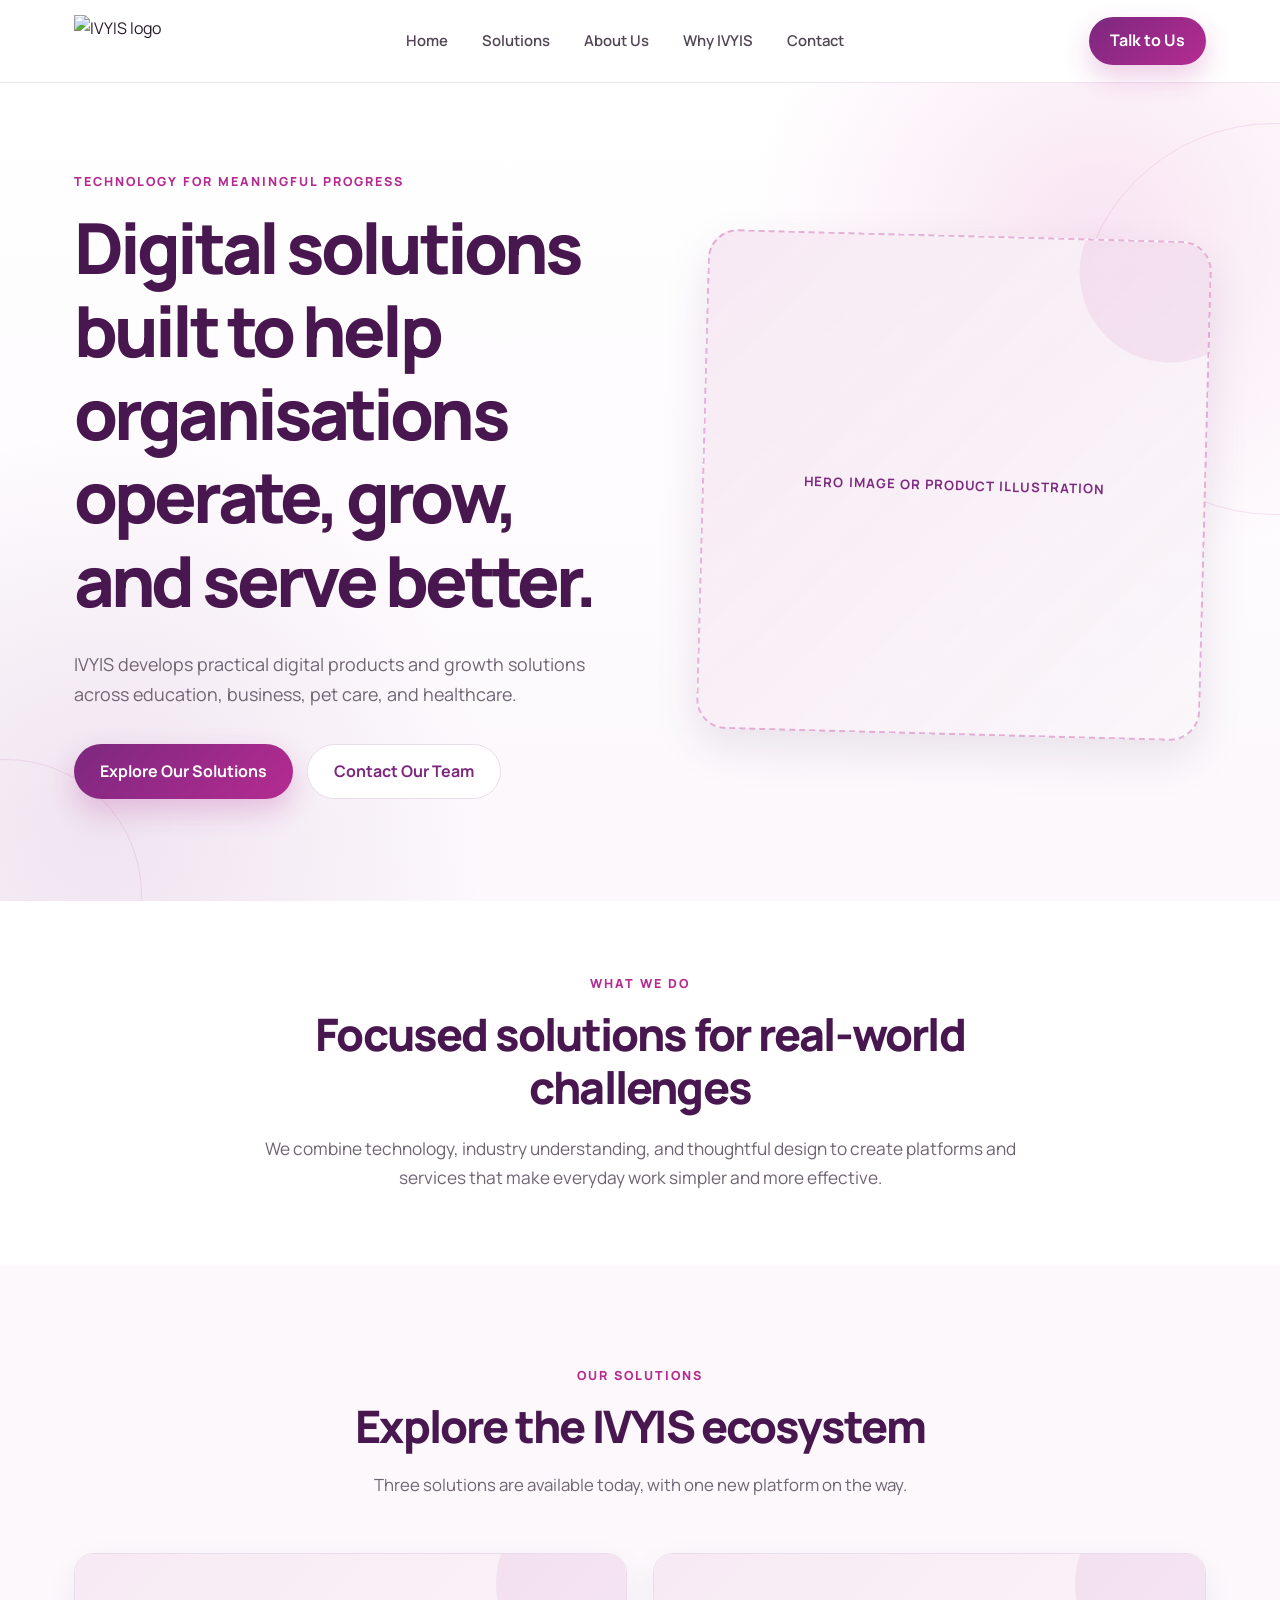
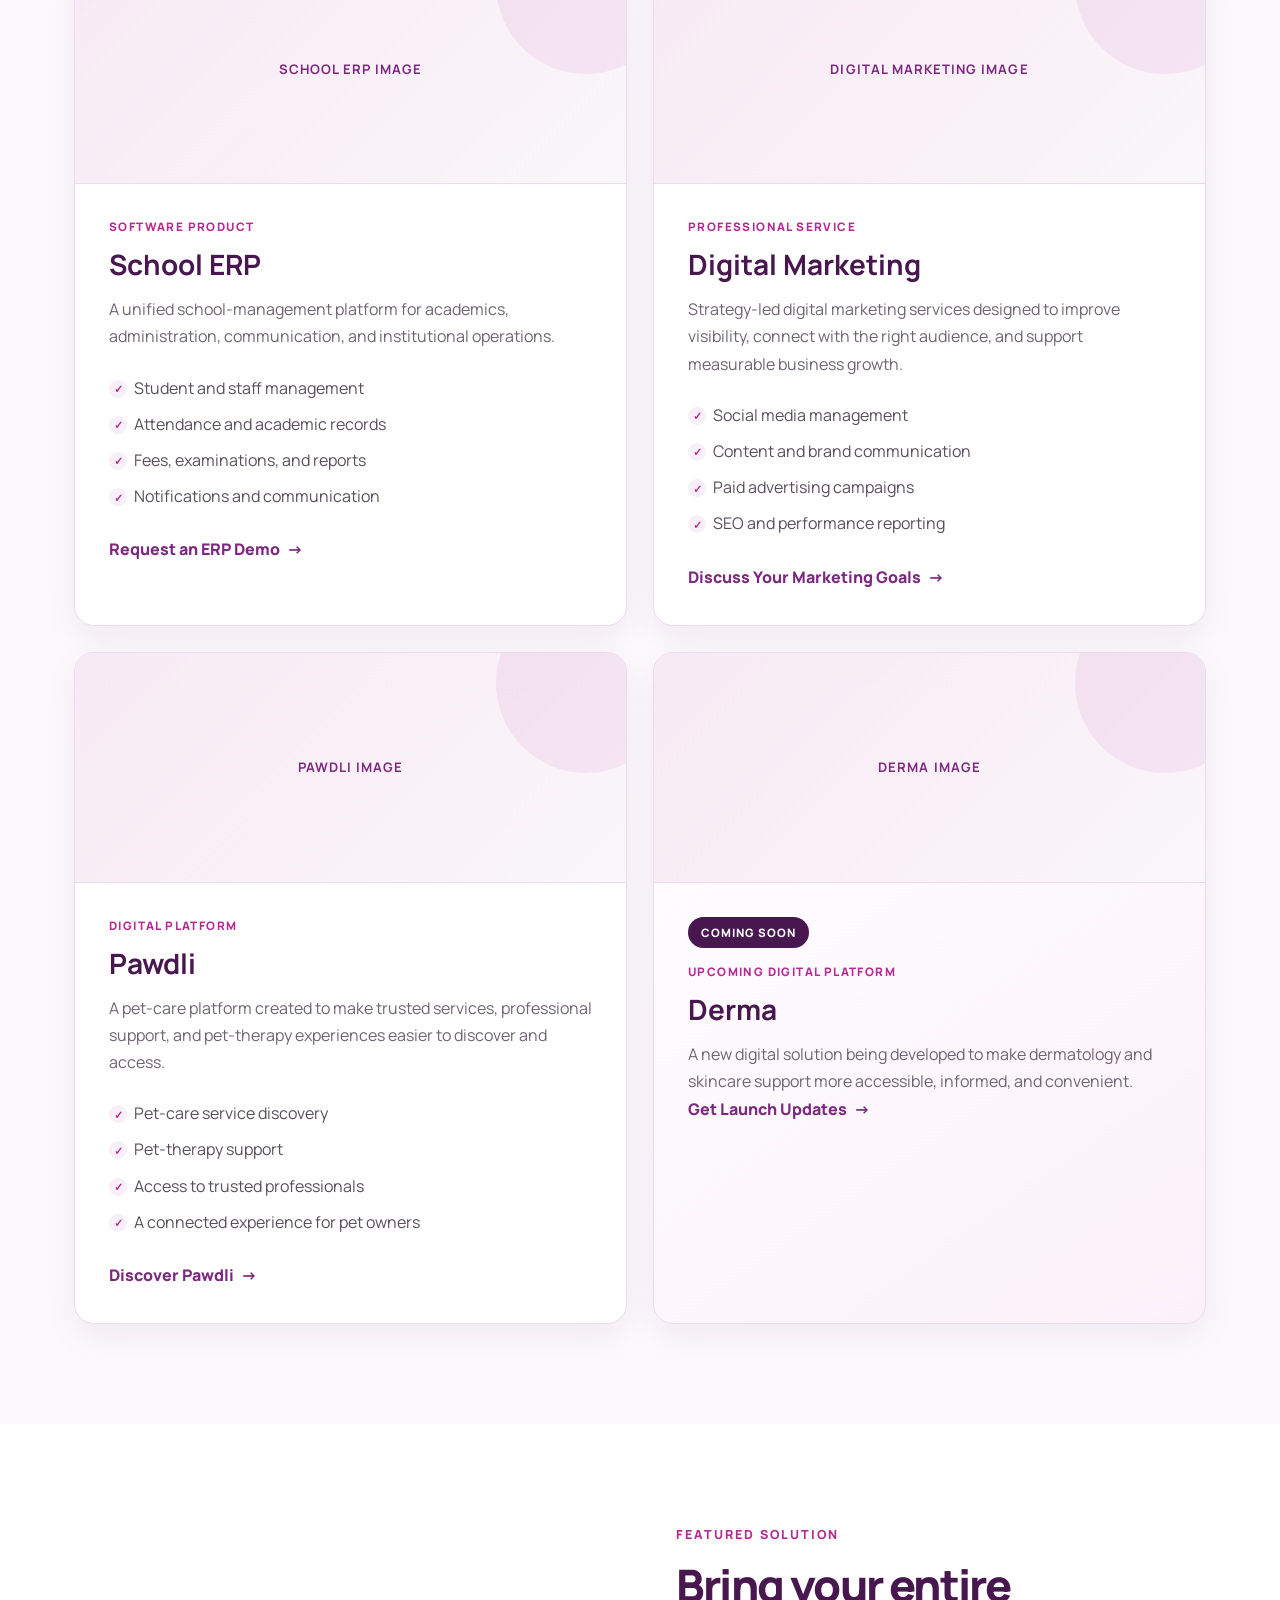
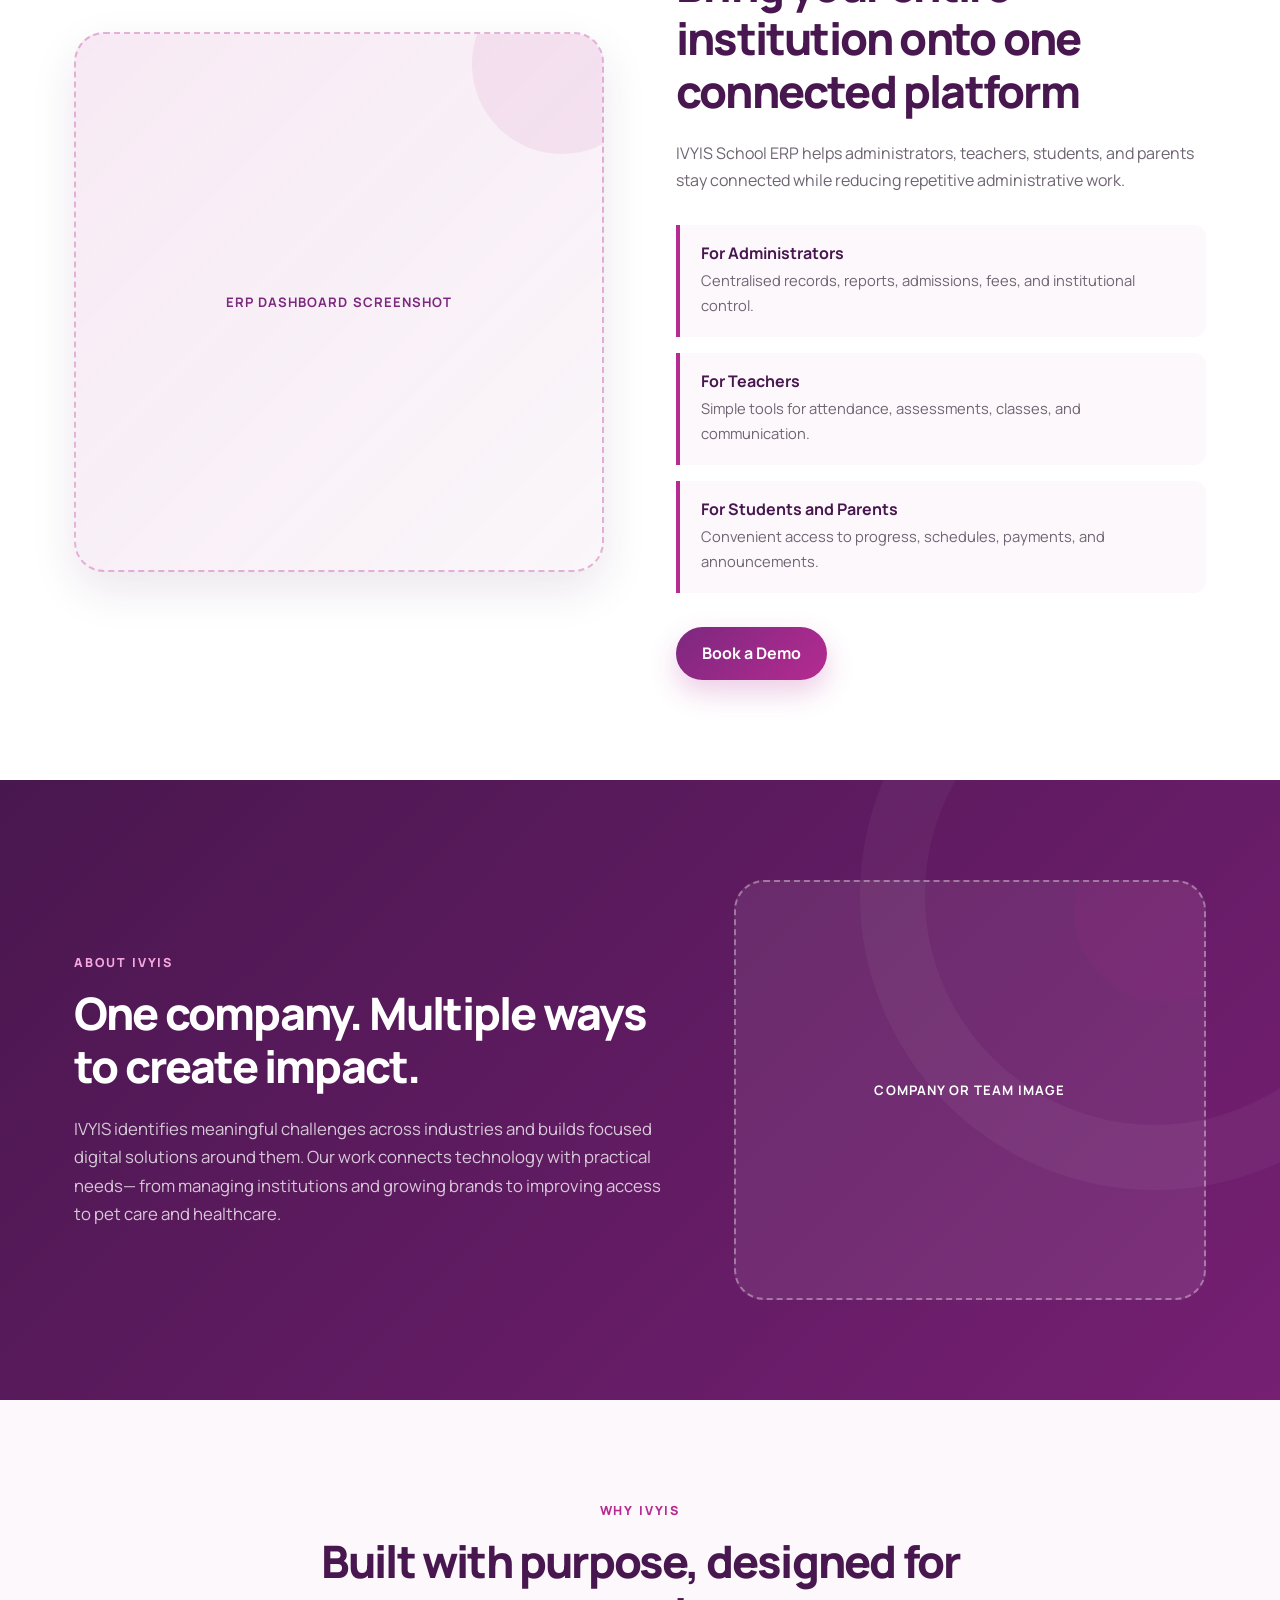
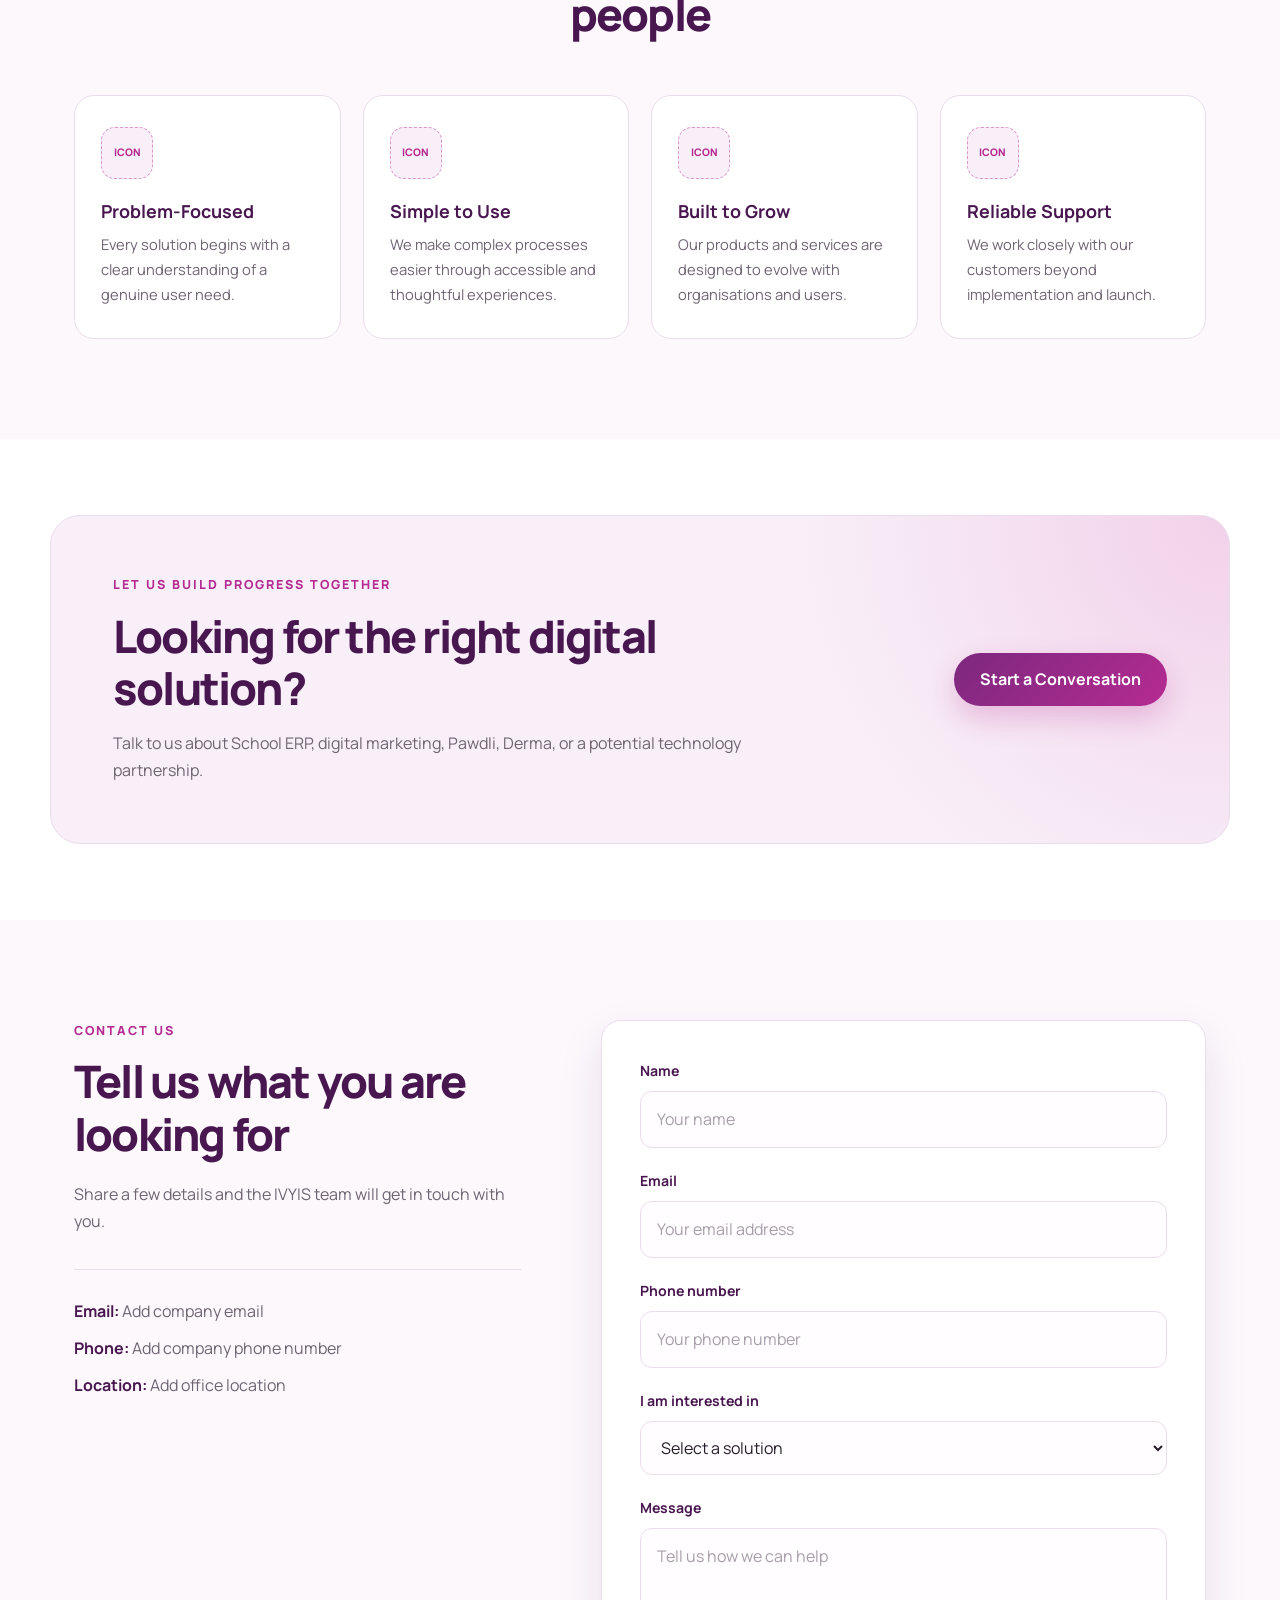
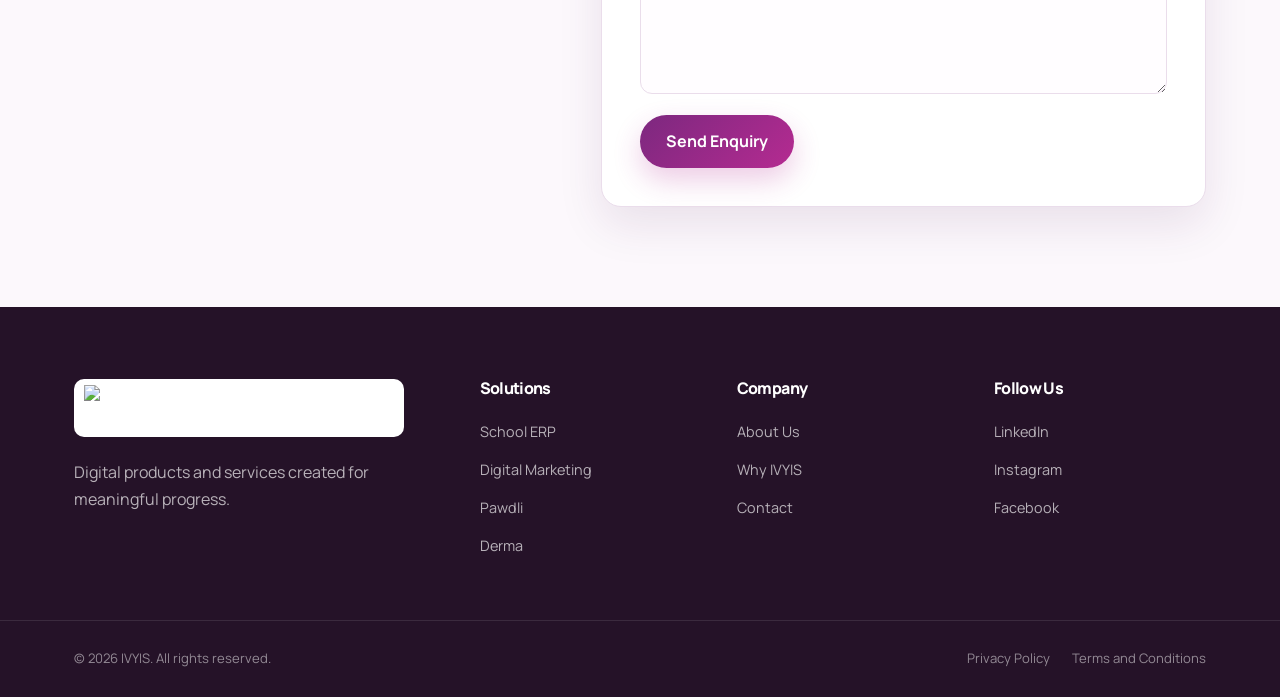
==== index.html @ d1b28137 "Add files via upload" ====
<!DOCTYPE html>
<html lang="en">
<head>
    <meta charset="UTF-8">
    <meta name="viewport" content="width=device-width, initial-scale=1.0">
    <meta name="description" content="IVYIS builds digital solutions for education, business growth, pet care, and healthcare.">
    <link rel="stylesheet" href="ivyis-landing-page.css">
    <title>IVYIS | Digital Products and Business Solutions</title>
</head>

<body>
    <!-- Header -->
    <header class="site-header">
        <div class="container header-container">
            <a href="#home" class="brand" aria-label="IVYIS home">
                <!-- Replace this path with the final logo image path -->
                <img src="images/ivyis.jpg" alt="IVYIS logo" class="brand-logo">
            </a>

            <nav class="main-navigation" aria-label="Main navigation">
                <ul class="navigation-list">
                    <li><a href="#home">Home</a></li>
                    <li><a href="#solutions">Solutions</a></li>
                    <li><a href="#about">About Us</a></li>
                    <li><a href="#why-ivyis">Why IVYIS</a></li>
                    <li><a href="#contact">Contact</a></li>
                </ul>
            </nav>

            <a href="#contact" class="header-cta">Talk to Us</a>
        </div>
    </header>

    <main>
        <!-- Hero Section -->
        <section id="home" class="hero-section">
            <div class="container hero-container">
                <div class="hero-content">
                    <p class="section-label">Technology for meaningful progress</p>
                    <h1>Digital solutions built to help organisations operate, grow, and serve better.</h1>
                    <p class="hero-description">
                        IVYIS develops practical digital products and growth solutions across education,
                        business, pet care, and healthcare.
                    </p>

                    <div class="hero-actions">
                        <a href="#solutions" class="primary-button">Explore Our Solutions</a>
                        <a href="#contact" class="secondary-button">Contact Our Team</a>
                    </div>
                </div>

                <div class="hero-image-placeholder image-placeholder" role="img" aria-label="Hero image placeholder">
                    <p>Hero image or product illustration</p>
                </div>
            </div>
        </section>

        <!-- Introduction -->
        <section class="introduction-section">
            <div class="container introduction-container">
                <p class="section-label">What we do</p>
                <h2>Focused solutions for real-world challenges</h2>
                <p>
                    We combine technology, industry understanding, and thoughtful design to create
                    platforms and services that make everyday work simpler and more effective.
                </p>
            </div>
        </section>

        <!-- Solutions Overview -->
        <section id="solutions" class="solutions-section">
            <div class="container">
                <div class="section-heading">
                    <p class="section-label">Our solutions</p>
                    <h2>Explore the IVYIS ecosystem</h2>
                    <p>Three solutions are available today, with one new platform on the way.</p>
                </div>

                <div class="solutions-grid">
                    <!-- ERP -->
                    <article class="solution-card erp-card">
                        <div class="card-image-placeholder image-placeholder" role="img" aria-label="School ERP image placeholder">
                            <p>School ERP image</p>
                        </div>
                        <div class="solution-card-content">
                            <p class="solution-type">Software Product</p>
                            <h3>School ERP</h3>
                            <p>
                                A unified school-management platform for academics, administration,
                                communication, and institutional operations.
                            </p>
                            <ul class="feature-list">
                                <li>Student and staff management</li>
                                <li>Attendance and academic records</li>
                                <li>Fees, examinations, and reports</li>
                                <li>Notifications and communication</li>
                            </ul>
                            <a href="#contact" class="card-link">Request an ERP Demo</a>
                        </div>
                    </article>

                    <!-- Digital Marketing -->
                    <article class="solution-card marketing-card">
                        <div class="card-image-placeholder image-placeholder" role="img" aria-label="Digital marketing image placeholder">
                            <p>Digital Marketing image</p>
                        </div>
                        <div class="solution-card-content">
                            <p class="solution-type">Professional Service</p>
                            <h3>Digital Marketing</h3>
                            <p>
                                Strategy-led digital marketing services designed to improve visibility,
                                connect with the right audience, and support measurable business growth.
                            </p>
                            <ul class="feature-list">
                                <li>Social media management</li>
                                <li>Content and brand communication</li>
                                <li>Paid advertising campaigns</li>
                                <li>SEO and performance reporting</li>
                            </ul>
                            <a href="#contact" class="card-link">Discuss Your Marketing Goals</a>
                        </div>
                    </article>

                    <!-- Pawdli -->
                    <article class="solution-card pawdli-card">
                        <div class="card-image-placeholder image-placeholder" role="img" aria-label="Pawdli image placeholder">
                            <p>Pawdli image</p>
                        </div>
                        <div class="solution-card-content">
                            <p class="solution-type">Digital Platform</p>
                            <h3>Pawdli</h3>
                            <p>
                                A pet-care platform created to make trusted services, professional support,
                                and pet-therapy experiences easier to discover and access.
                            </p>
                            <ul class="feature-list">
                                <li>Pet-care service discovery</li>
                                <li>Pet-therapy support</li>
                                <li>Access to trusted professionals</li>
                                <li>A connected experience for pet owners</li>
                            </ul>
                            <a href="#contact" class="card-link">Discover Pawdli</a>
                        </div>
                    </article>

                    <!-- Derma -->
                    <article class="solution-card derma-card coming-soon-card">
                        <div class="card-image-placeholder image-placeholder" role="img" aria-label="Derma platform image placeholder">
                            <p>Derma image</p>
                        </div>
                        <div class="solution-card-content">
                            <p class="status-badge">Coming Soon</p>
                            <p class="solution-type">Upcoming Digital Platform</p>
                            <h3>Derma</h3>
                            <p>
                                A new digital solution being developed to make dermatology and skincare
                                support more accessible, informed, and convenient.
                            </p>
                            <a href="#contact" class="card-link">Get Launch Updates</a>
                        </div>
                    </article>
                </div>
            </div>
        </section>

        <!-- ERP Feature Highlight -->
        <section class="featured-solution-section">
            <div class="container featured-solution-container">
                <div class="featured-image-placeholder image-placeholder" role="img" aria-label="ERP dashboard image placeholder">
                    <p>ERP dashboard screenshot</p>
                </div>

                <div class="featured-solution-content">
                    <p class="section-label">Featured solution</p>
                    <h2>Bring your entire institution onto one connected platform</h2>
                    <p>
                        IVYIS School ERP helps administrators, teachers, students, and parents stay
                        connected while reducing repetitive administrative work.
                    </p>

                    <div class="feature-groups">
                        <div class="feature-group">
                            <h3>For Administrators</h3>
                            <p>Centralised records, reports, admissions, fees, and institutional control.</p>
                        </div>
                        <div class="feature-group">
                            <h3>For Teachers</h3>
                            <p>Simple tools for attendance, assessments, classes, and communication.</p>
                        </div>
                        <div class="feature-group">
                            <h3>For Students and Parents</h3>
                            <p>Convenient access to progress, schedules, payments, and announcements.</p>
                        </div>
                    </div>

                    <a href="#contact" class="primary-button">Book a Demo</a>
                </div>
            </div>
        </section>

        <!-- About -->
        <section id="about" class="about-section">
            <div class="container about-container">
                <div class="about-content">
                    <p class="section-label">About IVYIS</p>
                    <h2>One company. Multiple ways to create impact.</h2>
                    <p>
                        IVYIS identifies meaningful challenges across industries and builds focused
                        digital solutions around them. Our work connects technology with practical needs—
                        from managing institutions and growing brands to improving access to pet care and healthcare.
                    </p>
                </div>

                <div class="about-image-placeholder image-placeholder" role="img" aria-label="IVYIS team image placeholder">
                    <p>Company or team image</p>
                </div>
            </div>
        </section>

        <!-- Why IVYIS -->
        <section id="why-ivyis" class="why-section">
            <div class="container">
                <div class="section-heading">
                    <p class="section-label">Why IVYIS</p>
                    <h2>Built with purpose, designed for people</h2>
                </div>

                <div class="benefits-grid">
                    <article class="benefit-card">
                        <div class="icon-placeholder" aria-hidden="true">Icon</div>
                        <h3>Problem-Focused</h3>
                        <p>Every solution begins with a clear understanding of a genuine user need.</p>
                    </article>

                    <article class="benefit-card">
                        <div class="icon-placeholder" aria-hidden="true">Icon</div>
                        <h3>Simple to Use</h3>
                        <p>We make complex processes easier through accessible and thoughtful experiences.</p>
                    </article>

                    <article class="benefit-card">
                        <div class="icon-placeholder" aria-hidden="true">Icon</div>
                        <h3>Built to Grow</h3>
                        <p>Our products and services are designed to evolve with organisations and users.</p>
                    </article>

                    <article class="benefit-card">
                        <div class="icon-placeholder" aria-hidden="true">Icon</div>
                        <h3>Reliable Support</h3>
                        <p>We work closely with our customers beyond implementation and launch.</p>
                    </article>
                </div>
            </div>
        </section>

        <!-- Call to Action -->
        <section class="cta-section">
            <div class="container cta-container">
                <div class="cta-content">
                    <p class="section-label">Let us build progress together</p>
                    <h2>Looking for the right digital solution?</h2>
                    <p>
                        Talk to us about School ERP, digital marketing, Pawdli, Derma, or a potential
                        technology partnership.
                    </p>
                </div>

                <a href="#contact" class="primary-button">Start a Conversation</a>
            </div>
        </section>

        <!-- Contact -->
        <section id="contact" class="contact-section">
            <div class="container contact-container">
                <div class="contact-introduction">
                    <p class="section-label">Contact us</p>
                    <h2>Tell us what you are looking for</h2>
                    <p>Share a few details and the IVYIS team will get in touch with you.</p>

                    <div class="contact-details">
                        <p><strong>Email:</strong> Add company email</p>
                        <p><strong>Phone:</strong> Add company phone number</p>
                        <p><strong>Location:</strong> Add office location</p>
                    </div>
                </div>

                <form class="contact-form" action="#" method="post">
                    <div class="form-group">
                        <label for="name">Name</label>
                        <input type="text" id="name" name="name" placeholder="Your name" required>
                    </div>

                    <div class="form-group">
                        <label for="email">Email</label>
                        <input type="email" id="email" name="email" placeholder="Your email address" required>
                    </div>

                    <div class="form-group">
                        <label for="phone">Phone number</label>
                        <input type="tel" id="phone" name="phone" placeholder="Your phone number">
                    </div>

                    <div class="form-group">
                        <label for="interest">I am interested in</label>
                        <select id="interest" name="interest" required>
                            <option value="">Select a solution</option>
                            <option value="school-erp">School ERP</option>
                            <option value="digital-marketing">Digital Marketing</option>
                            <option value="pawdli">Pawdli</option>
                            <option value="derma">Derma Updates</option>
                            <option value="partnership">Technology Partnership</option>
                        </select>
                    </div>

                    <div class="form-group">
                        <label for="message">Message</label>
                        <textarea id="message" name="message" rows="5" placeholder="Tell us how we can help"></textarea>
                    </div>

                    <button type="submit" class="primary-button">Send Enquiry</button>
                </form>
            </div>
        </section>
    </main>

    <!-- Footer -->
    <footer class="site-footer">
        <div class="container footer-container">
            <div class="footer-brand">
                <!-- Replace this path with the final logo image path -->
                <img src="images/ivyis.jpg" alt="IVYIS logo" class="footer-logo">
                <p>Digital products and services created for meaningful progress.</p>
            </div>

            <div class="footer-links">
                <h2>Solutions</h2>
                <ul>
                    <li><a href="#solutions">School ERP</a></li>
                    <li><a href="#solutions">Digital Marketing</a></li>
                    <li><a href="#solutions">Pawdli</a></li>
                    <li><a href="#solutions">Derma</a></li>
                </ul>
            </div>

            <div class="footer-links">
                <h2>Company</h2>
                <ul>
                    <li><a href="#about">About Us</a></li>
                    <li><a href="#why-ivyis">Why IVYIS</a></li>
                    <li><a href="#contact">Contact</a></li>
                </ul>
            </div>

            <div class="footer-social">
                <h2>Follow Us</h2>
                <ul>
                    <li><a href="#">LinkedIn</a></li>
                    <li><a href="#">Instagram</a></li>
                    <li><a href="#">Facebook</a></li>
                </ul>
            </div>
        </div>

        <div class="footer-bottom">
            <div class="container footer-bottom-container">
                <p>&copy; 2026 IVYIS. All rights reserved.</p>
                <div class="legal-links">
                    <a href="#">Privacy Policy</a>
                    <a href="#">Terms and Conditions</a>
                </div>
            </div>
        </div>
    </footer>
</body>
</html>
---- ivyis-landing-page.css ----
@import url("https://fonts.googleapis.com/css2?family=Manrope:wght@400;500;600;700;800&display=swap");

:root {
    --ivyis-magenta: #b52b91;
    --ivyis-purple: #7c287f;
    --ivyis-deep-purple: #49174f;
    --ivyis-pink: #d64aa9;
    --ivyis-lavender: #f8eff8;
    --ivyis-soft-lavender: #fcf8fc;
    --ivyis-white: #ffffff;
    --ivyis-text: #271d2a;
    --ivyis-muted: #6f6472;
    --ivyis-border: #eaddeb;
    --ivyis-success: #25855a;
    --ivyis-shadow: 0 18px 45px rgba(73, 23, 79, 0.10);
    --ivyis-shadow-hover: 0 24px 55px rgba(73, 23, 79, 0.17);
    --container-width: 1180px;
    --section-space: 100px;
    --radius-small: 12px;
    --radius-medium: 20px;
    --radius-large: 30px;
    --transition: 0.25s ease;
}

* {
    box-sizing: border-box;
    margin: 0;
    padding: 0;
}

html {
    scroll-behavior: smooth;
}

body {
    background: var(--ivyis-white);
    color: var(--ivyis-text);
    font-family: "Manrope", Arial, sans-serif;
    font-size: 16px;
    line-height: 1.7;
    overflow-x: hidden;
}

img {
    display: block;
    max-width: 100%;
}

a {
    color: inherit;
    text-decoration: none;
}

ul {
    list-style: none;
}

button,
input,
select,
textarea {
    font: inherit;
}

button,
a {
    -webkit-tap-highlight-color: transparent;
}

.container {
    margin-inline: auto;
    max-width: var(--container-width);
    padding-inline: 24px;
    width: 100%;
}

section {
    padding-block: var(--section-space);
}

h1,
h2,
h3 {
    color: var(--ivyis-deep-purple);
    line-height: 1.18;
}

h1 {
    font-size: clamp(2.6rem, 5.5vw, 5rem);
    font-weight: 800;
    letter-spacing: -0.055em;
}

h2 {
    font-size: clamp(2rem, 3.5vw, 3.25rem);
    font-weight: 800;
    letter-spacing: -0.04em;
}

h3 {
    font-size: 1.35rem;
    font-weight: 700;
}

p {
    color: var(--ivyis-muted);
}

.section-label {
    color: var(--ivyis-magenta);
    font-size: 0.78rem;
    font-weight: 800;
    letter-spacing: 0.16em;
    margin-bottom: 14px;
    text-transform: uppercase;
}

.section-heading {
    margin: 0 auto 54px;
    max-width: 720px;
    text-align: center;
}

.section-heading h2 {
    margin-bottom: 18px;
}

.section-heading > p:last-child {
    font-size: 1.05rem;
}

.primary-button,
.secondary-button,
.header-cta {
    align-items: center;
    border-radius: 999px;
    display: inline-flex;
    font-weight: 700;
    justify-content: center;
    min-height: 52px;
    padding: 13px 26px;
    transition: transform var(--transition), box-shadow var(--transition), background var(--transition), color var(--transition);
}

.primary-button,
.header-cta {
    background: linear-gradient(135deg, var(--ivyis-purple), var(--ivyis-magenta));
    box-shadow: 0 12px 28px rgba(181, 43, 145, 0.24);
    color: var(--ivyis-white);
}

.primary-button:hover,
.header-cta:hover {
    box-shadow: 0 16px 34px rgba(181, 43, 145, 0.34);
    transform: translateY(-2px);
}

.secondary-button {
    background: var(--ivyis-white);
    border: 1px solid var(--ivyis-border);
    color: var(--ivyis-purple);
}

.secondary-button:hover {
    background: var(--ivyis-lavender);
    border-color: var(--ivyis-magenta);
    transform: translateY(-2px);
}

/* Header */
.site-header {
    background: rgba(255, 255, 255, 0.94);
    border-bottom: 1px solid rgba(234, 221, 235, 0.8);
    position: sticky;
    top: 0;
    z-index: 1000;
}

.header-container {
    align-items: center;
    display: flex;
    gap: 32px;
    justify-content: space-between;
    min-height: 82px;
}

.brand {
    align-items: center;
    display: inline-flex;
    flex-shrink: 0;
}

.brand-logo {
    height: 52px;
    object-fit: contain;
    width: auto;
}

.navigation-list {
    align-items: center;
    display: flex;
    gap: 34px;
}

.navigation-list a {
    color: #514653;
    font-size: 0.93rem;
    font-weight: 600;
    position: relative;
    transition: color var(--transition);
}

.navigation-list a::after {
    background: var(--ivyis-magenta);
    border-radius: 999px;
    bottom: -8px;
    content: "";
    height: 2px;
    left: 0;
    position: absolute;
    transform: scaleX(0);
    transform-origin: left;
    transition: transform var(--transition);
    width: 100%;
}

.navigation-list a:hover {
    color: var(--ivyis-magenta);
}

.navigation-list a:hover::after {
    transform: scaleX(1);
}

.header-cta {
    min-height: 44px;
    padding: 10px 21px;
}

/* Hero */
.hero-section {
    background:
        radial-gradient(circle at 86% 18%, rgba(214, 74, 169, 0.14), transparent 27%),
        radial-gradient(circle at 8% 90%, rgba(124, 40, 127, 0.10), transparent 28%),
        linear-gradient(180deg, var(--ivyis-white), var(--ivyis-soft-lavender));
    min-height: calc(100vh - 82px);
    overflow: hidden;
    padding-block: 88px;
    position: relative;
}

.hero-section::before,
.hero-section::after {
    border: 1px solid rgba(181, 43, 145, 0.12);
    border-radius: 50%;
    content: "";
    position: absolute;
}

.hero-section::before {
    height: 390px;
    right: -190px;
    top: 40px;
    width: 390px;
}

.hero-section::after {
    bottom: -130px;
    height: 270px;
    left: -130px;
    width: 270px;
}

.hero-container {
    align-items: center;
    display: grid;
    gap: 70px;
    grid-template-columns: minmax(0, 1.05fr) minmax(360px, 0.95fr);
    position: relative;
    z-index: 1;
}

.hero-content {
    max-width: 680px;
}

.hero-description {
    font-size: 1.12rem;
    margin: 27px 0 34px;
    max-width: 610px;
}

.hero-actions {
    display: flex;
    flex-wrap: wrap;
    gap: 14px;
}

/* Image placeholders */
.image-placeholder {
    align-items: center;
    background:
        linear-gradient(135deg, rgba(181, 43, 145, 0.10), rgba(124, 40, 127, 0.04)),
        var(--ivyis-white);
    border: 2px dashed rgba(181, 43, 145, 0.32);
    border-radius: var(--radius-large);
    display: flex;
    justify-content: center;
    min-height: 260px;
    overflow: hidden;
    padding: 30px;
    position: relative;
    text-align: center;
}

.image-placeholder::before {
    background: rgba(181, 43, 145, 0.08);
    border-radius: 50%;
    content: "";
    height: 180px;
    position: absolute;
    right: -50px;
    top: -60px;
    width: 180px;
}

.image-placeholder p {
    color: var(--ivyis-purple);
    font-size: 0.82rem;
    font-weight: 700;
    letter-spacing: 0.08em;
    position: relative;
    text-transform: uppercase;
}

.hero-image-placeholder {
    box-shadow: var(--ivyis-shadow);
    min-height: 500px;
    transform: rotate(1.5deg);
}

/* Introduction */
.introduction-section {
    padding-block: 72px;
    text-align: center;
}

.introduction-container {
    max-width: 850px;
}

.introduction-container h2 {
    margin-bottom: 20px;
}

.introduction-container > p:last-child {
    font-size: 1.08rem;
}

/* Solutions */
.solutions-section {
    background: var(--ivyis-soft-lavender);
}

.solutions-grid {
    display: grid;
    gap: 26px;
    grid-template-columns: repeat(2, minmax(0, 1fr));
}

.solution-card {
    background: var(--ivyis-white);
    border: 1px solid var(--ivyis-border);
    border-radius: var(--radius-medium);
    box-shadow: 0 12px 34px rgba(73, 23, 79, 0.06);
    overflow: hidden;
    transition: border-color var(--transition), box-shadow var(--transition), transform var(--transition);
}

.solution-card:hover {
    border-color: rgba(181, 43, 145, 0.46);
    box-shadow: var(--ivyis-shadow-hover);
    transform: translateY(-7px);
}

.card-image-placeholder {
    border: 0;
    border-bottom: 1px solid var(--ivyis-border);
    border-radius: 0;
    min-height: 230px;
}

.solution-card-content {
    padding: 34px;
}

.solution-type {
    color: var(--ivyis-magenta);
    font-size: 0.73rem;
    font-weight: 800;
    letter-spacing: 0.12em;
    margin-bottom: 10px;
    text-transform: uppercase;
}

.solution-card h3 {
    font-size: 1.75rem;
    margin-bottom: 15px;
}

.feature-list {
    display: grid;
    gap: 9px;
    margin: 24px 0 26px;
}

.feature-list li {
    color: #594f5c;
    padding-left: 25px;
    position: relative;
}

.feature-list li::before {
    align-items: center;
    background: var(--ivyis-lavender);
    border-radius: 50%;
    color: var(--ivyis-magenta);
    content: "✓";
    display: flex;
    font-size: 0.7rem;
    font-weight: 800;
    height: 18px;
    justify-content: center;
    left: 0;
    position: absolute;
    top: 5px;
    width: 18px;
}

.card-link {
    color: var(--ivyis-purple);
    display: inline-flex;
    font-weight: 800;
    gap: 7px;
    transition: color var(--transition), gap var(--transition);
}

.card-link::after {
    content: "→";
}

.card-link:hover {
    color: var(--ivyis-magenta);
    gap: 12px;
}

.coming-soon-card {
    background: linear-gradient(145deg, var(--ivyis-white), #fbf1fa);
    position: relative;
}

.status-badge {
    background: var(--ivyis-deep-purple);
    border-radius: 999px;
    color: var(--ivyis-white);
    display: inline-flex;
    font-size: 0.72rem;
    font-weight: 800;
    letter-spacing: 0.09em;
    margin-bottom: 15px;
    padding: 6px 13px;
    text-transform: uppercase;
}

/* Featured ERP */
.featured-solution-section {
    background: var(--ivyis-white);
}

.featured-solution-container {
    align-items: center;
    display: grid;
    gap: 72px;
    grid-template-columns: minmax(0, 1fr) minmax(0, 1fr);
}

.featured-image-placeholder {
    box-shadow: var(--ivyis-shadow);
    min-height: 540px;
}

.featured-solution-content h2 {
    margin-bottom: 22px;
}

.feature-groups {
    display: grid;
    gap: 16px;
    margin: 31px 0 34px;
}

.feature-group {
    background: var(--ivyis-soft-lavender);
    border-left: 4px solid var(--ivyis-magenta);
    border-radius: 0 var(--radius-small) var(--radius-small) 0;
    padding: 19px 21px;
}

.feature-group h3 {
    font-size: 1rem;
    margin-bottom: 5px;
}

.feature-group p {
    font-size: 0.92rem;
}

/* About */
.about-section {
    background: linear-gradient(135deg, var(--ivyis-deep-purple), #761f73);
    overflow: hidden;
    position: relative;
}

.about-section::after {
    border: 65px solid rgba(255, 255, 255, 0.04);
    border-radius: 50%;
    content: "";
    height: 460px;
    position: absolute;
    right: -170px;
    top: -180px;
    width: 460px;
}

.about-container {
    align-items: center;
    display: grid;
    gap: 70px;
    grid-template-columns: minmax(0, 1fr) minmax(340px, 0.8fr);
    position: relative;
    z-index: 1;
}

.about-content .section-label {
    color: #f6a7dd;
}

.about-content h2,
.about-content p {
    color: var(--ivyis-white);
}

.about-content h2 {
    margin-bottom: 22px;
}

.about-content > p:last-child {
    color: rgba(255, 255, 255, 0.76);
    font-size: 1.05rem;
}

.about-image-placeholder {
    background: rgba(255, 255, 255, 0.08);
    border-color: rgba(255, 255, 255, 0.36);
    min-height: 420px;
}

.about-image-placeholder p {
    color: var(--ivyis-white);
}

/* Benefits */
.why-section {
    background: var(--ivyis-soft-lavender);
}

.benefits-grid {
    display: grid;
    gap: 22px;
    grid-template-columns: repeat(4, minmax(0, 1fr));
}

.benefit-card {
    background: var(--ivyis-white);
    border: 1px solid var(--ivyis-border);
    border-radius: var(--radius-medium);
    padding: 31px 26px;
    transition: box-shadow var(--transition), transform var(--transition);
}

.benefit-card:hover {
    box-shadow: var(--ivyis-shadow);
    transform: translateY(-5px);
}

.icon-placeholder {
    align-items: center;
    background: var(--ivyis-lavender);
    border: 1px dashed rgba(181, 43, 145, 0.45);
    border-radius: 14px;
    color: var(--ivyis-magenta);
    display: flex;
    font-size: 0.65rem;
    font-weight: 800;
    height: 52px;
    justify-content: center;
    margin-bottom: 22px;
    text-transform: uppercase;
    width: 52px;
}

.benefit-card h3 {
    font-size: 1.12rem;
    margin-bottom: 10px;
}

.benefit-card p {
    font-size: 0.92rem;
}

/* CTA */
.cta-section {
    background: var(--ivyis-white);
    padding-block: 76px;
}

.cta-container {
    align-items: center;
    background:
        radial-gradient(circle at right top, rgba(214, 74, 169, 0.18), transparent 35%),
        var(--ivyis-lavender);
    border: 1px solid var(--ivyis-border);
    border-radius: var(--radius-large);
    display: flex;
    gap: 40px;
    justify-content: space-between;
    padding: 58px 62px;
}

.cta-content {
    max-width: 720px;
}

.cta-content h2 {
    margin-bottom: 15px;
}

.cta-container > .primary-button {
    flex-shrink: 0;
}

/* Contact */
.contact-section {
    background: var(--ivyis-soft-lavender);
}

.contact-container {
    align-items: start;
    display: grid;
    gap: 80px;
    grid-template-columns: minmax(0, 0.85fr) minmax(420px, 1.15fr);
}

.contact-introduction h2 {
    margin-bottom: 20px;
}

.contact-details {
    border-top: 1px solid var(--ivyis-border);
    display: grid;
    gap: 10px;
    margin-top: 34px;
    padding-top: 28px;
}

.contact-details strong {
    color: var(--ivyis-deep-purple);
}

.contact-form {
    background: var(--ivyis-white);
    border: 1px solid var(--ivyis-border);
    border-radius: var(--radius-medium);
    box-shadow: var(--ivyis-shadow);
    display: grid;
    gap: 21px;
    padding: 38px;
}

.form-group {
    display: grid;
    gap: 8px;
}

.form-group label {
    color: var(--ivyis-deep-purple);
    font-size: 0.88rem;
    font-weight: 700;
}

.form-group input,
.form-group select,
.form-group textarea {
    background: #fffdff;
    border: 1px solid var(--ivyis-border);
    border-radius: var(--radius-small);
    color: var(--ivyis-text);
    outline: none;
    padding: 14px 16px;
    transition: border-color var(--transition), box-shadow var(--transition);
    width: 100%;
}

.form-group textarea {
    min-height: 130px;
    resize: vertical;
}

.form-group input::placeholder,
.form-group textarea::placeholder {
    color: #a89daa;
}

.form-group input:focus,
.form-group select:focus,
.form-group textarea:focus {
    border-color: var(--ivyis-magenta);
    box-shadow: 0 0 0 4px rgba(181, 43, 145, 0.10);
}

.contact-form .primary-button {
    border: 0;
    cursor: pointer;
    justify-self: start;
}

/* Footer */
.site-footer {
    background: #251228;
    color: var(--ivyis-white);
    padding-top: 72px;
}

.footer-container {
    display: grid;
    gap: 45px;
    grid-template-columns: 1.7fr 1fr 1fr 1fr;
    padding-bottom: 60px;
}

.footer-brand {
    max-width: 330px;
}

.footer-logo {
    background: var(--ivyis-white);
    border-radius: 10px;
    height: 58px;
    margin-bottom: 22px;
    object-fit: contain;
    padding: 6px 10px;
    width: auto;
}

.footer-brand p,
.footer-links a,
.footer-social a {
    color: rgba(255, 255, 255, 0.67);
}

.footer-links h2,
.footer-social h2 {
    color: var(--ivyis-white);
    font-size: 1rem;
    margin-bottom: 20px;
}

.footer-links ul,
.footer-social ul {
    display: grid;
    gap: 11px;
}

.footer-links a,
.footer-social a {
    font-size: 0.9rem;
    transition: color var(--transition);
}

.footer-links a:hover,
.footer-social a:hover {
    color: #f2a0d8;
}

.footer-bottom {
    border-top: 1px solid rgba(255, 255, 255, 0.10);
}

.footer-bottom-container {
    align-items: center;
    display: flex;
    justify-content: space-between;
    min-height: 76px;
}

.footer-bottom p,
.legal-links a {
    color: rgba(255, 255, 255, 0.5);
    font-size: 0.82rem;
}

.legal-links {
    display: flex;
    gap: 22px;
}

.legal-links a:hover {
    color: var(--ivyis-white);
}

/* Tablet */
@media (max-width: 1024px) {
    :root {
        --section-space: 82px;
    }

    .main-navigation {
        display: none;
    }

    .hero-container,
    .featured-solution-container,
    .about-container,
    .contact-container {
        gap: 48px;
        grid-template-columns: 1fr;
    }

    .hero-section {
        min-height: auto;
    }

    .hero-content {
        max-width: 760px;
    }

    .hero-image-placeholder,
    .featured-image-placeholder {
        min-height: 430px;
    }

    .about-content {
        max-width: 760px;
    }

    .benefits-grid {
        grid-template-columns: repeat(2, minmax(0, 1fr));
    }

    .cta-container {
        align-items: flex-start;
        flex-direction: column;
    }

    .footer-container {
        grid-template-columns: 1.5fr 1fr 1fr;
    }

    .footer-social {
        grid-column: 2;
    }
}

/* Mobile */
@media (max-width: 700px) {
    :root {
        --section-space: 68px;
    }

    .container {
        padding-inline: 18px;
    }

    .header-container {
        min-height: 72px;
    }

    .brand-logo {
        height: 42px;
    }

    .header-cta {
        font-size: 0.82rem;
        min-height: 40px;
        padding: 8px 16px;
    }

    .hero-section {
        padding-block: 64px;
    }

    .hero-container {
        gap: 42px;
    }

    .hero-description {
        font-size: 1rem;
    }

    .hero-actions {
        align-items: stretch;
        flex-direction: column;
    }

    .hero-actions a {
        width: 100%;
    }

    .hero-image-placeholder,
    .featured-image-placeholder,
    .about-image-placeholder {
        min-height: 300px;
    }

    .solutions-grid,
    .benefits-grid {
        grid-template-columns: 1fr;
    }

    .solution-card-content {
        padding: 27px 23px;
    }

    .card-image-placeholder {
        min-height: 190px;
    }

    .cta-section {
        padding-block: 55px;
    }

    .cta-container {
        border-radius: var(--radius-medium);
        padding: 39px 25px;
    }

    .contact-container {
        gap: 45px;
    }

    .contact-form {
        padding: 27px 21px;
    }

    .contact-form .primary-button {
        width: 100%;
    }

    .footer-container {
        grid-template-columns: 1fr 1fr;
    }

    .footer-brand {
        grid-column: 1 / -1;
    }

    .footer-social {
        grid-column: auto;
    }

    .footer-bottom-container {
        align-items: flex-start;
        flex-direction: column;
        gap: 8px;
        justify-content: center;
        padding-block: 18px;
    }
}

@media (max-width: 440px) {
    .footer-container {
        grid-template-columns: 1fr;
    }

    .footer-brand,
    .footer-social {
        grid-column: auto;
    }

    .legal-links {
        flex-direction: column;
        gap: 4px;
    }
}

/* Reduced motion */
@media (prefers-reduced-motion: reduce) {
    html {
        scroll-behavior: auto;
    }

    *,
    *::before,
    *::after {
        transition-duration: 0.01ms !important;
    }
}
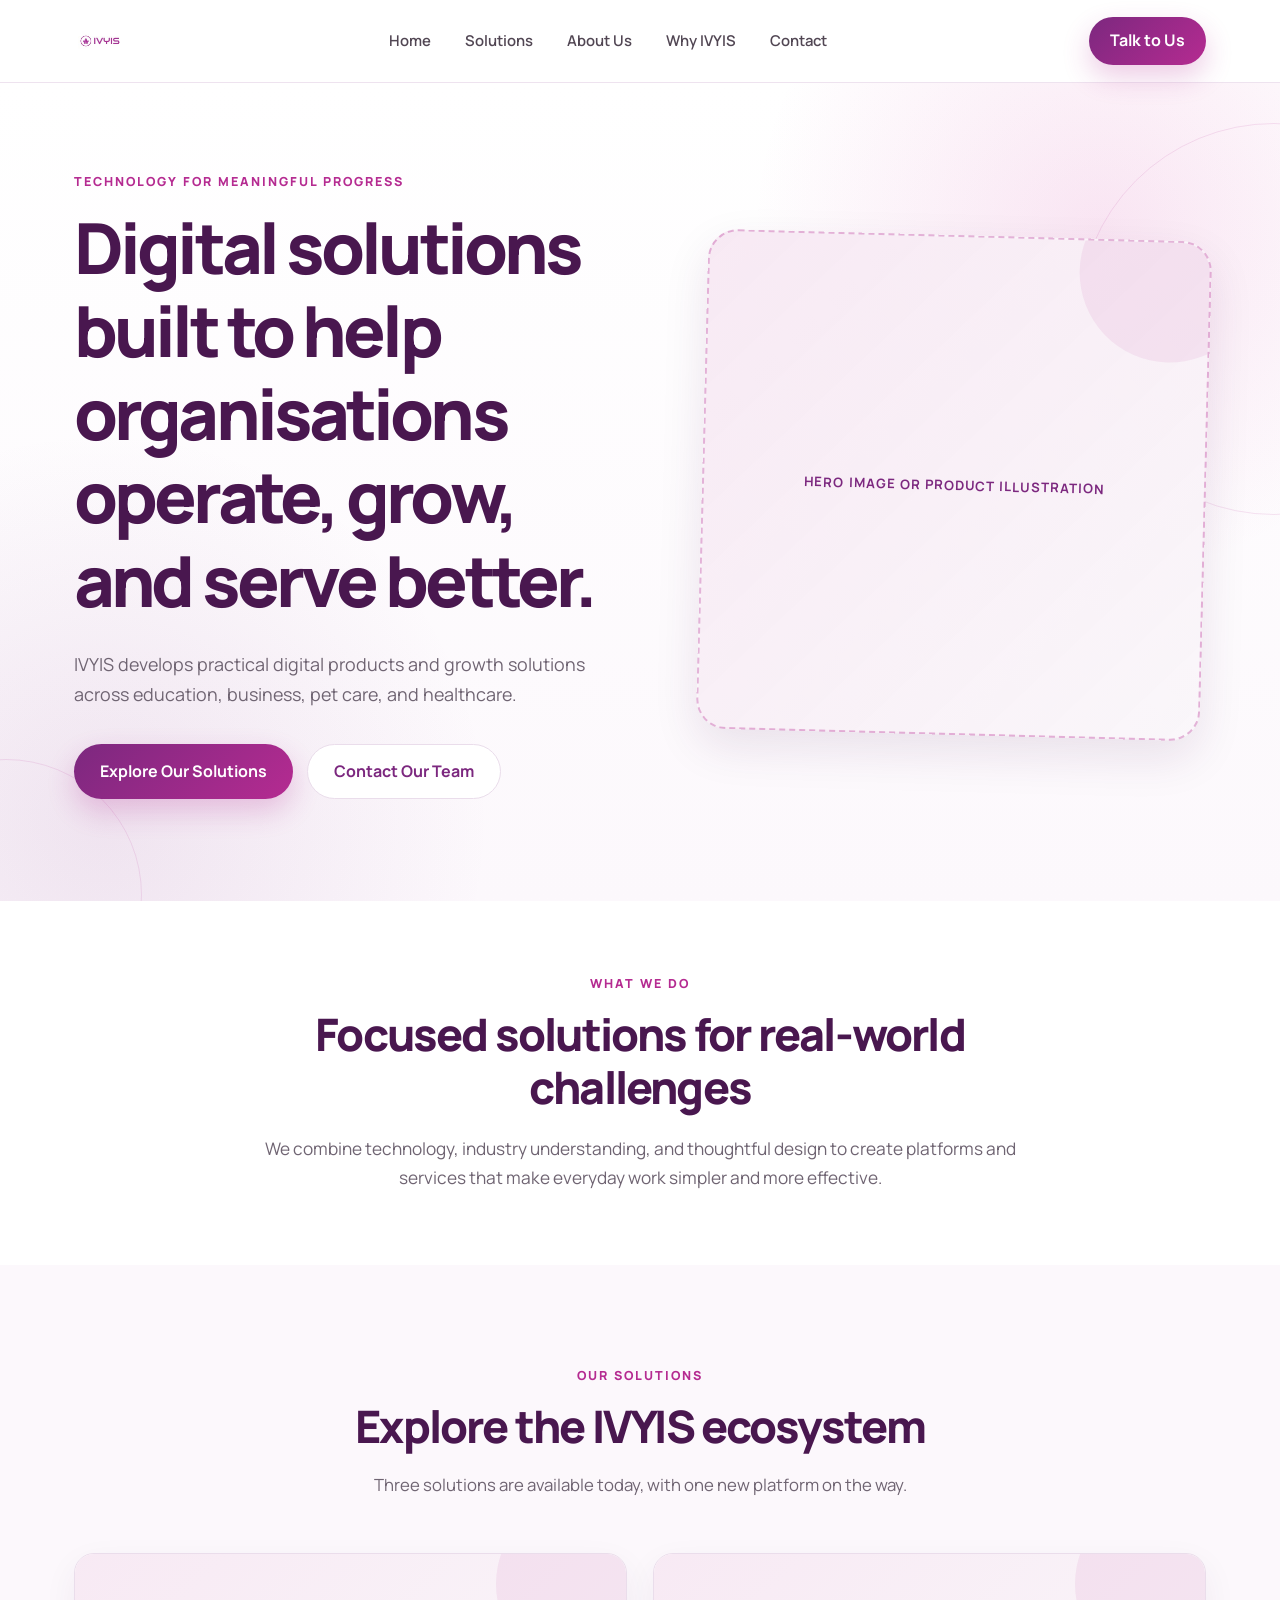
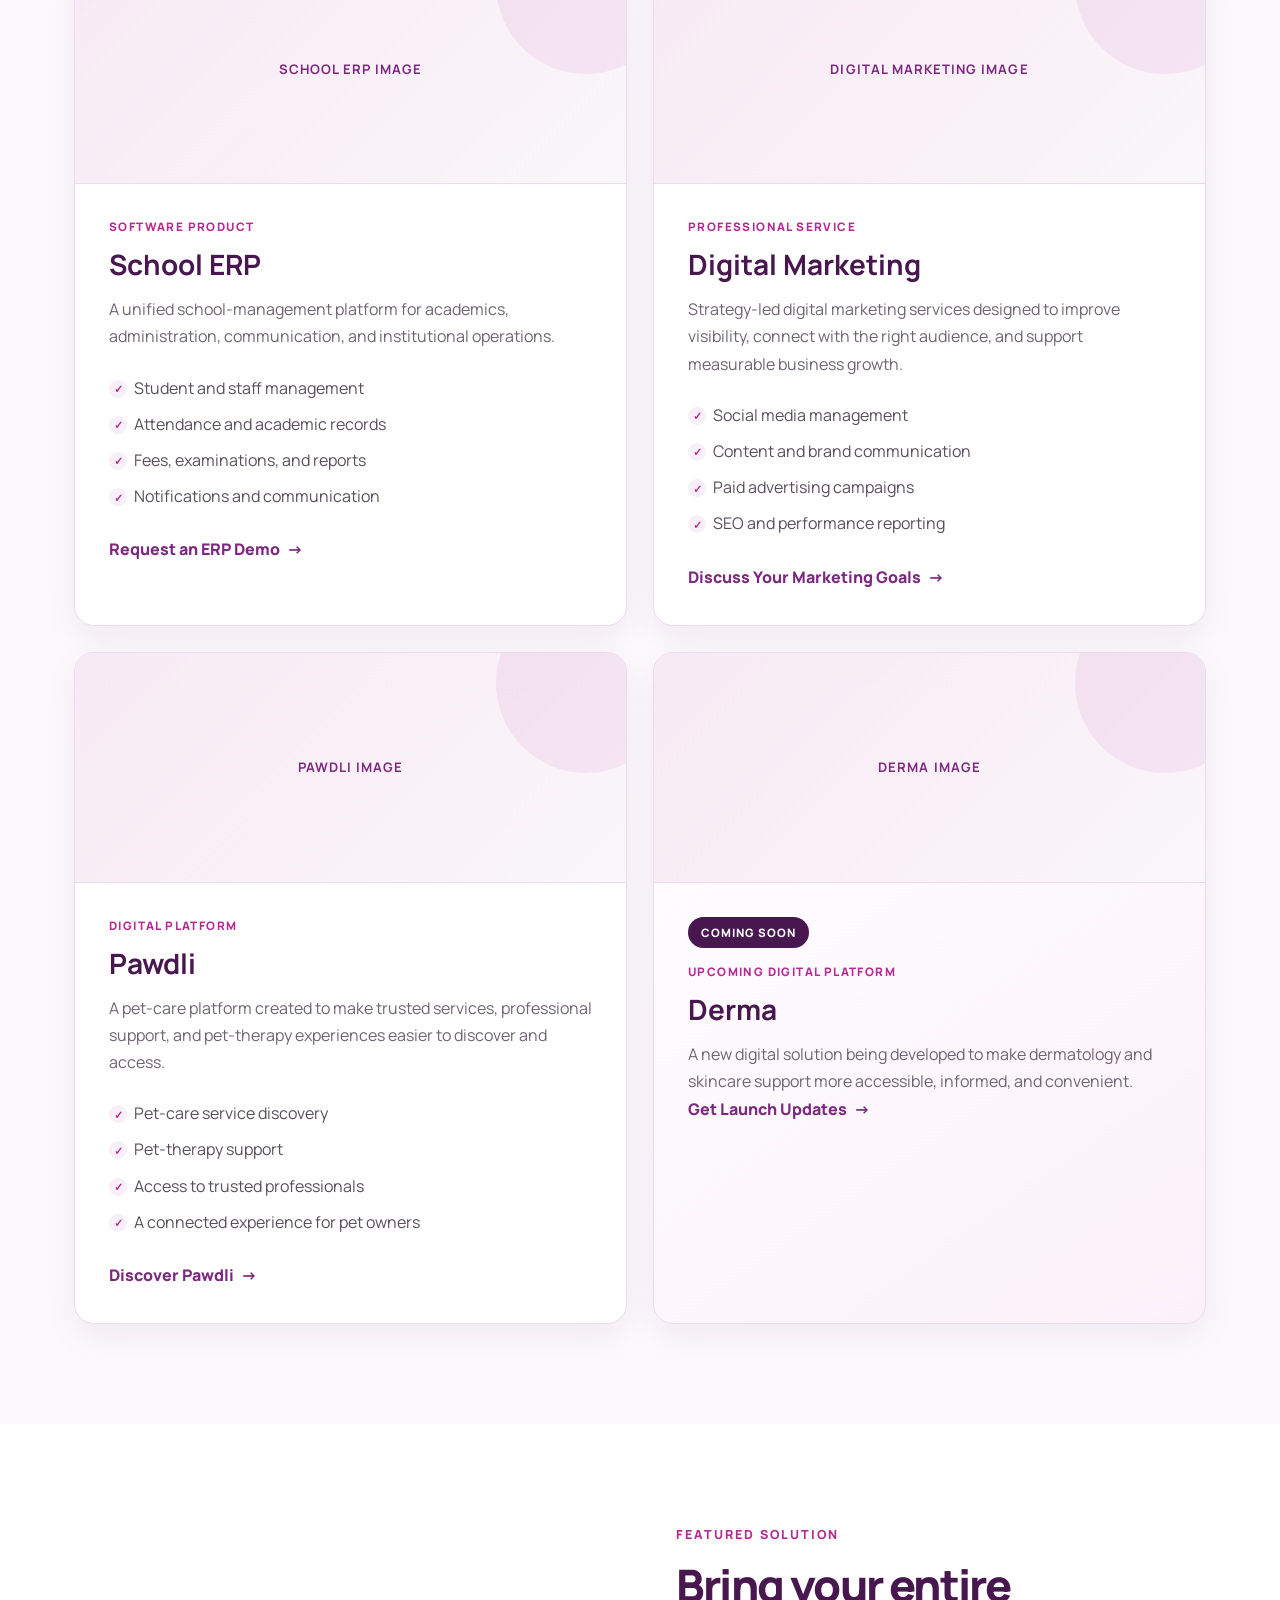
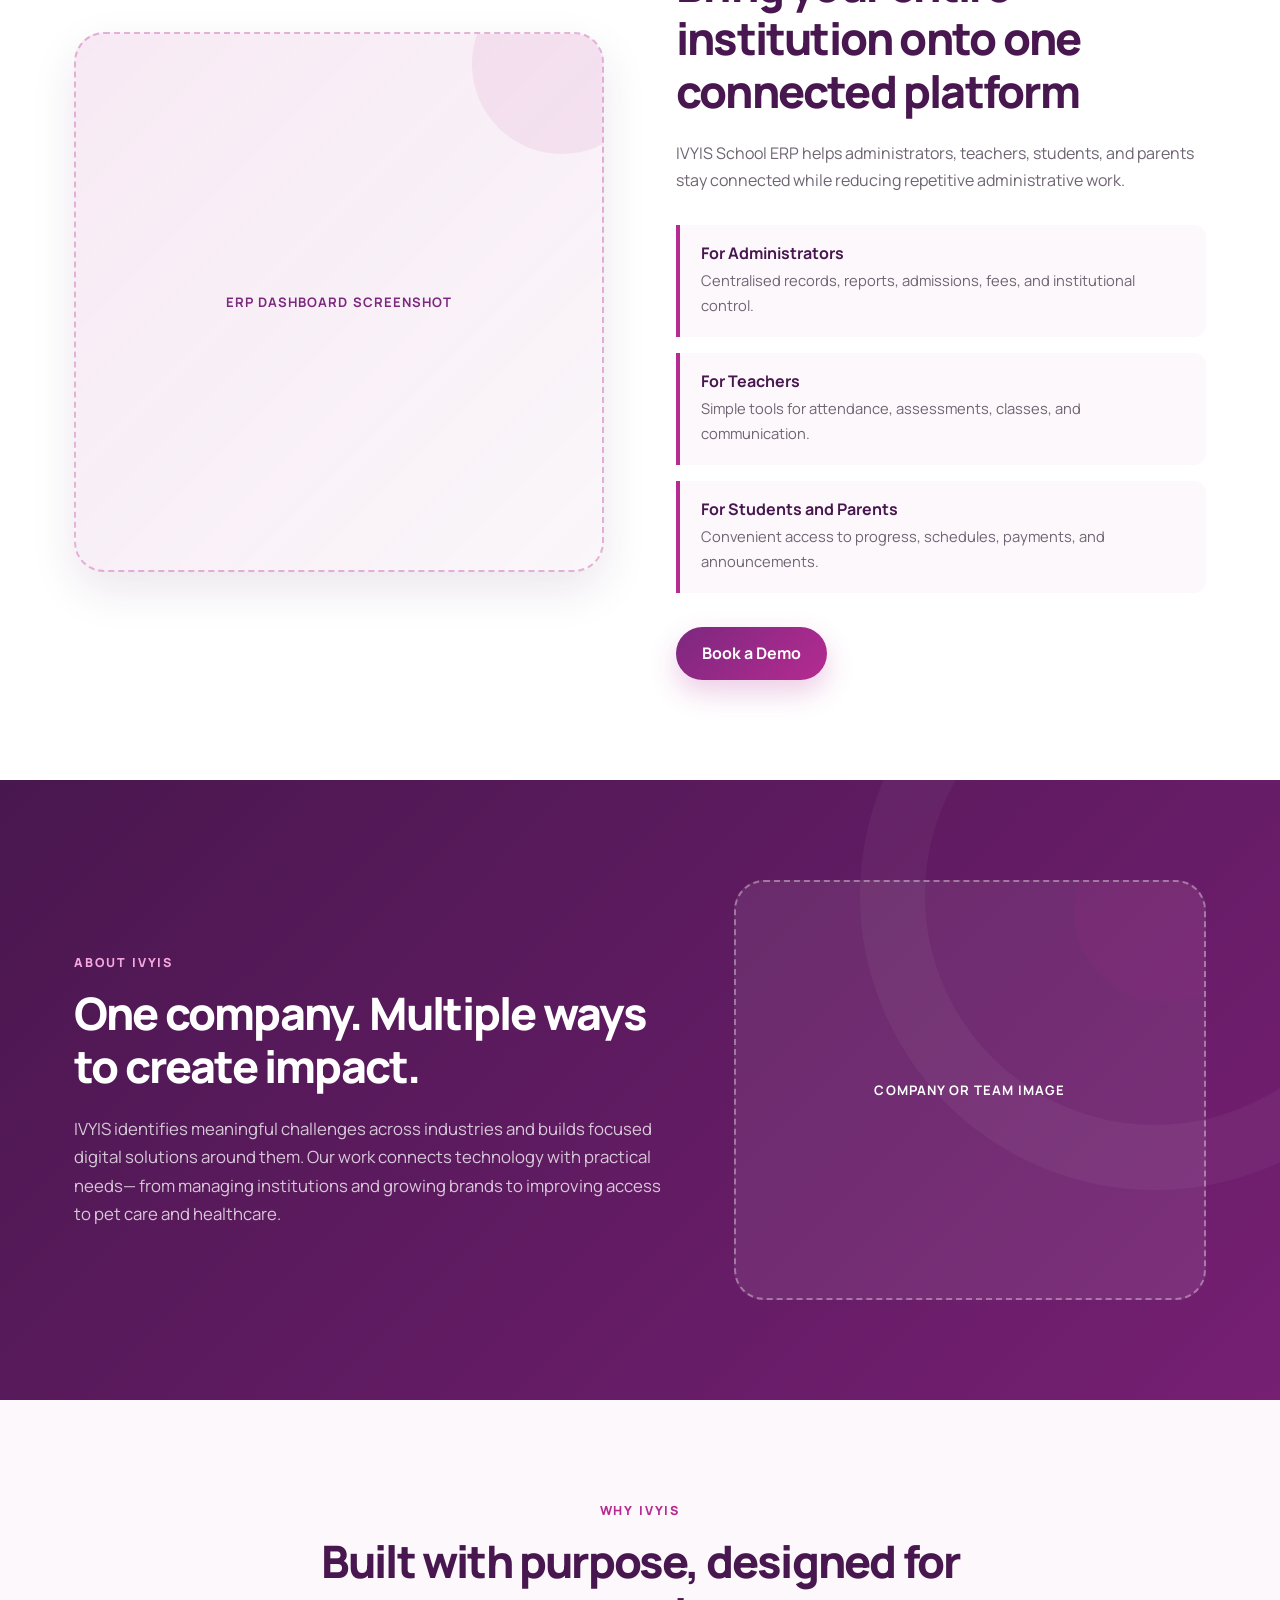
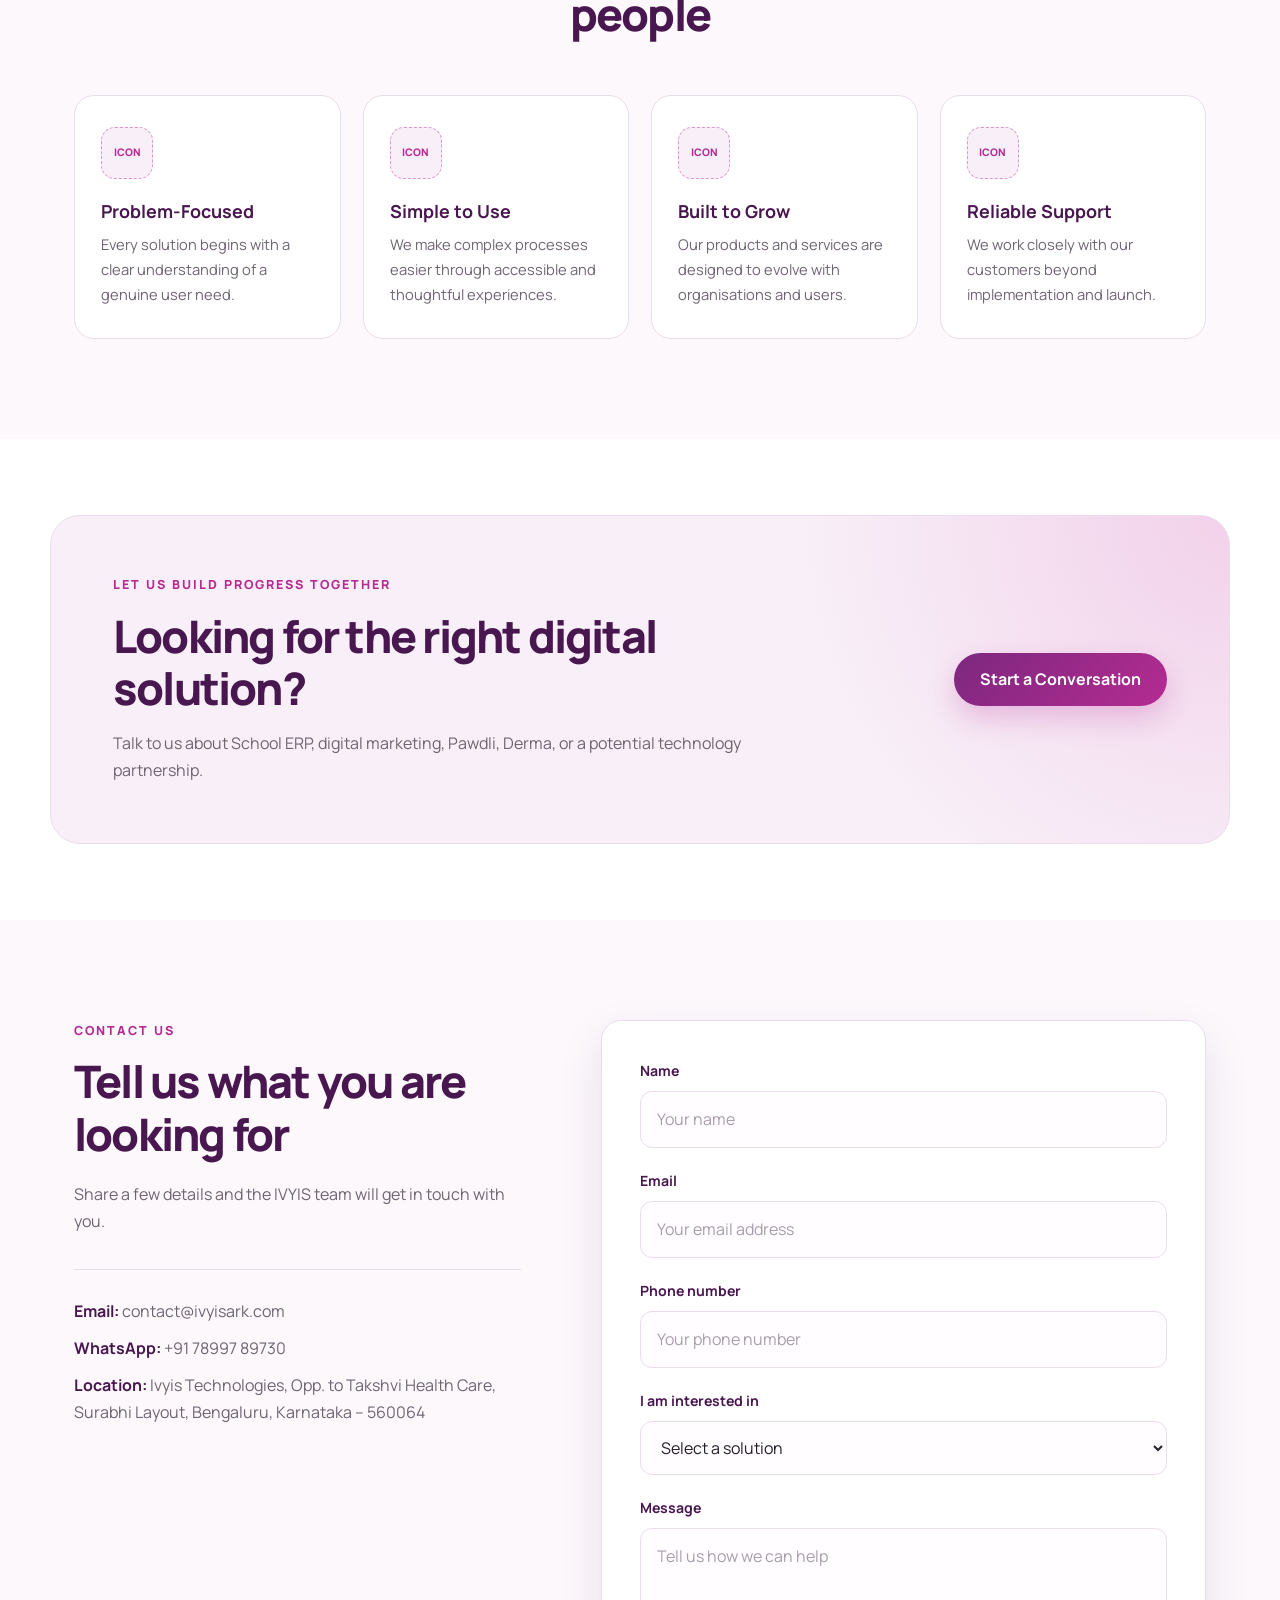
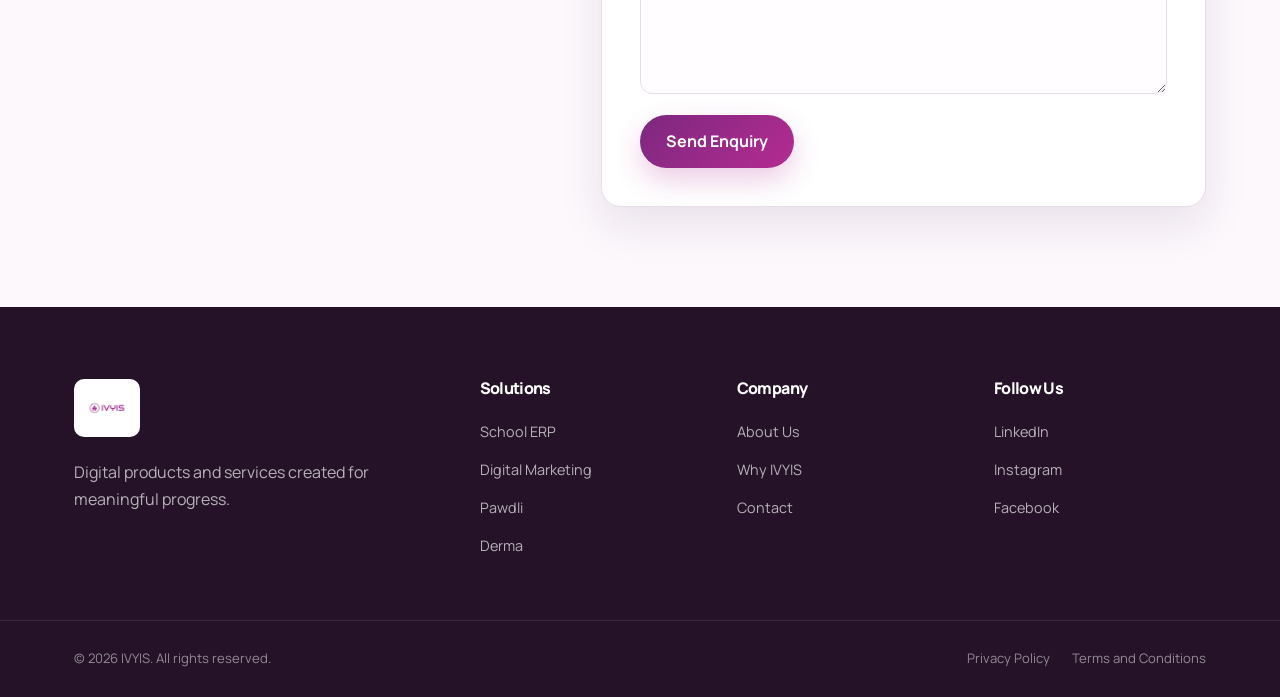
==== commit bafde0ee: "Update index.html" ====
--- a/index.html
+++ b/index.html
@@ -278,13 +278,27 @@
                     <p>Share a few details and the IVYIS team will get in touch with you.</p>
 
                     <div class="contact-details">
-                        <p><strong>Email:</strong> Add company email</p>
-                        <p><strong>Phone:</strong> Add company phone number</p>
-                        <p><strong>Location:</strong> Add office location</p>
-                    </div>
-                </div>
-
-                <form class="contact-form" action="#" method="post">
+                        <p>
+                            <strong>Email:</strong>
+                            <a href="mailto:contact@ivyisark.com">contact@ivyisark.com</a>
+                        </p>
+
+                        <p>
+                            <strong>WhatsApp:</strong>
+                            <a href="https://wa.me/917899789730" target="_blank" rel="noopener noreferrer">
+                                +91 78997 89730
+                            </a>
+                        </p>
+
+                        <p>
+                            <strong>Location:</strong>
+                            Ivyis Technologies, Opp. to Takshvi Health Care, Surabhi Layout,
+                            Bengaluru, Karnataka – 560064
+                        </p>
+                    </div>
+                </div>
+
+                <form class="contact-form" id="contactForm">
                     <div class="form-group">
                         <label for="name">Name</label>
                         <input type="text" id="name" name="name" placeholder="Your name" required>
@@ -365,11 +379,39 @@
             <div class="container footer-bottom-container">
                 <p>&copy; 2026 IVYIS. All rights reserved.</p>
                 <div class="legal-links">
-                    <a href="#">Privacy Policy</a>
-                    <a href="#">Terms and Conditions</a>
+                    <a href="privacy.html">Privacy Policy</a>
+                    <a href="terms-and-conditions.html">Terms and Conditions</a>
                 </div>
             </div>
         </div>
     </footer>
+<script>
+    const contactForm = document.getElementById("contactForm");
+
+    contactForm.addEventListener("submit", function (event) {
+        event.preventDefault();
+
+        const name = document.getElementById("name").value.trim();
+        const email = document.getElementById("email").value.trim();
+        const phone = document.getElementById("phone").value.trim();
+        const interestSelect = document.getElementById("interest");
+        const interest =
+            interestSelect.options[interestSelect.selectedIndex].text;
+        const message = document.getElementById("message").value.trim();
+
+        const whatsappMessage =
+            "Hello IVYIS,%0A%0A" +
+            "Name: " + encodeURIComponent(name) + "%0A" +
+            "Email: " + encodeURIComponent(email) + "%0A" +
+            "Phone: " + encodeURIComponent(phone || "Not provided") + "%0A" +
+            "Interested in: " + encodeURIComponent(interest) + "%0A" +
+            "Message: " + encodeURIComponent(message || "No message provided");
+
+        const whatsappURL =
+            "https://wa.me/917899789730?text=" + whatsappMessage;
+
+        window.open(whatsappURL, "_blank");
+    });
+</script>
 </body>
-</html>+</html>
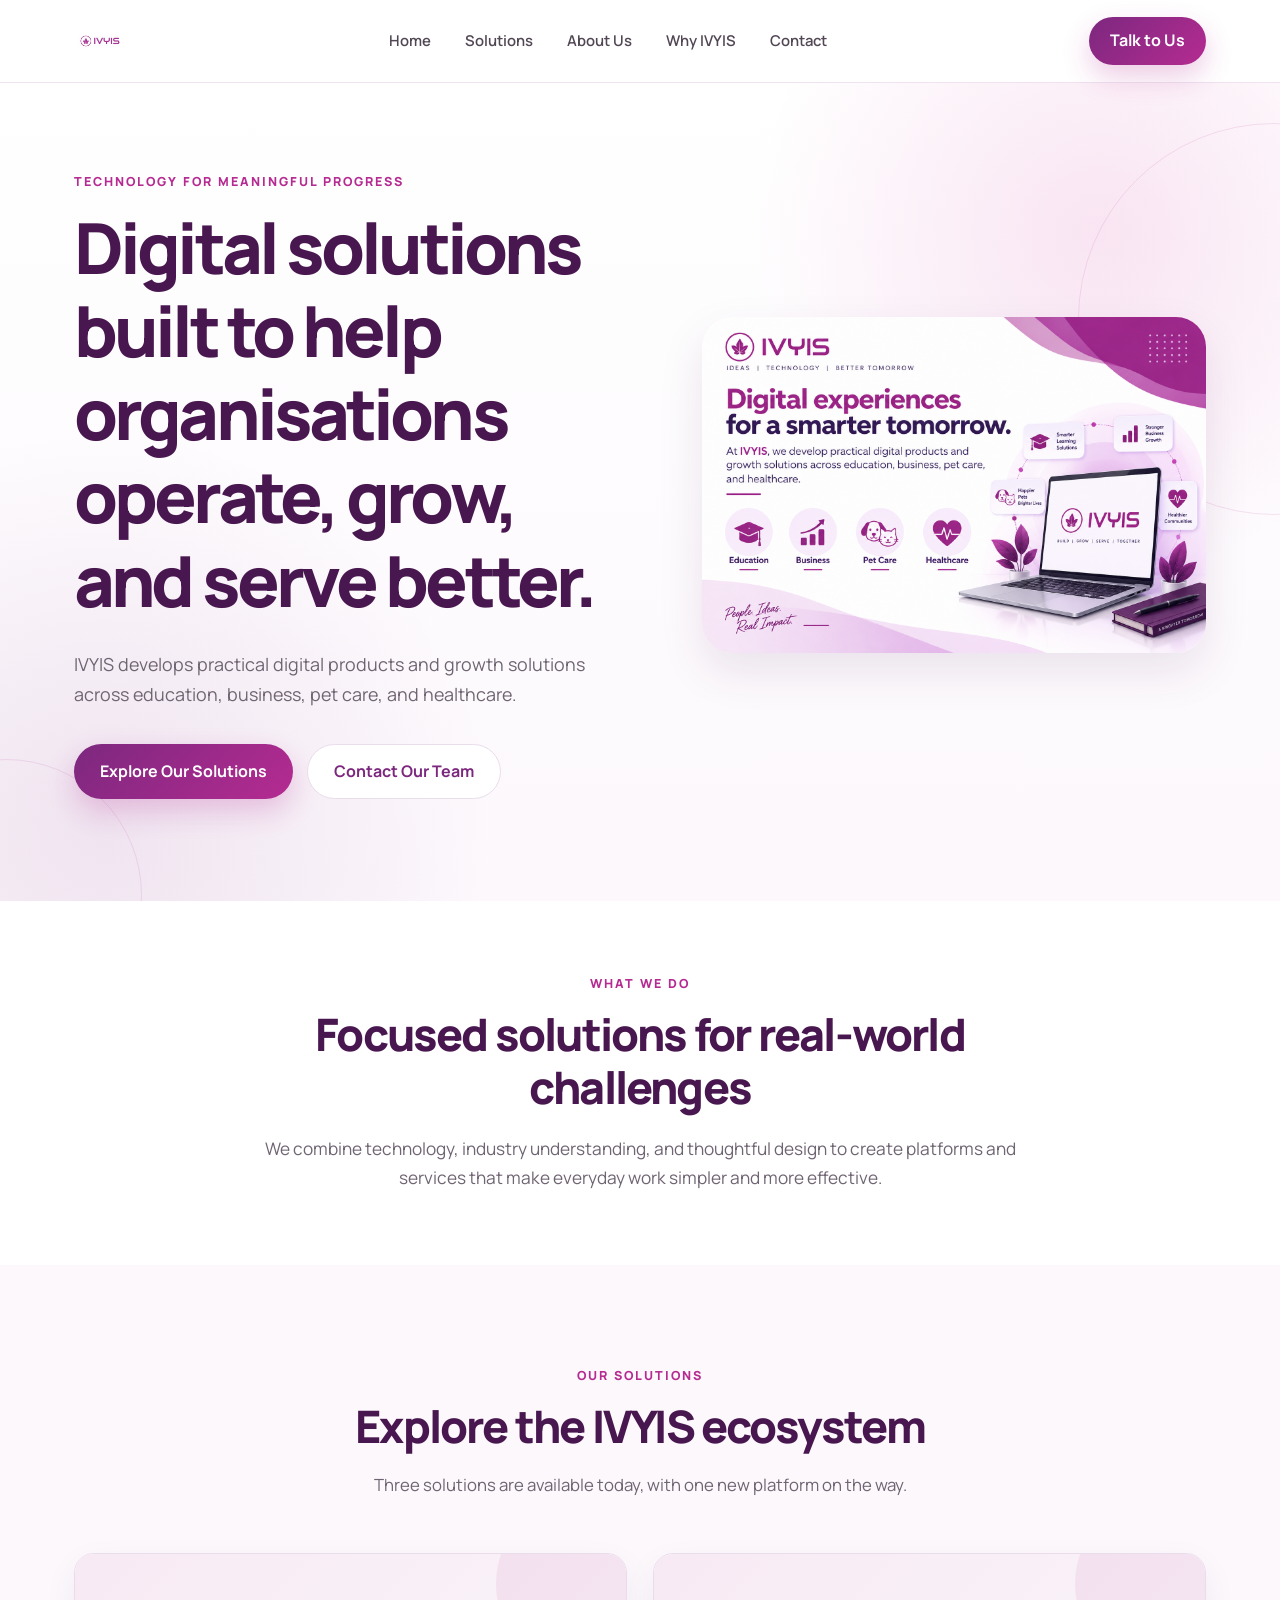
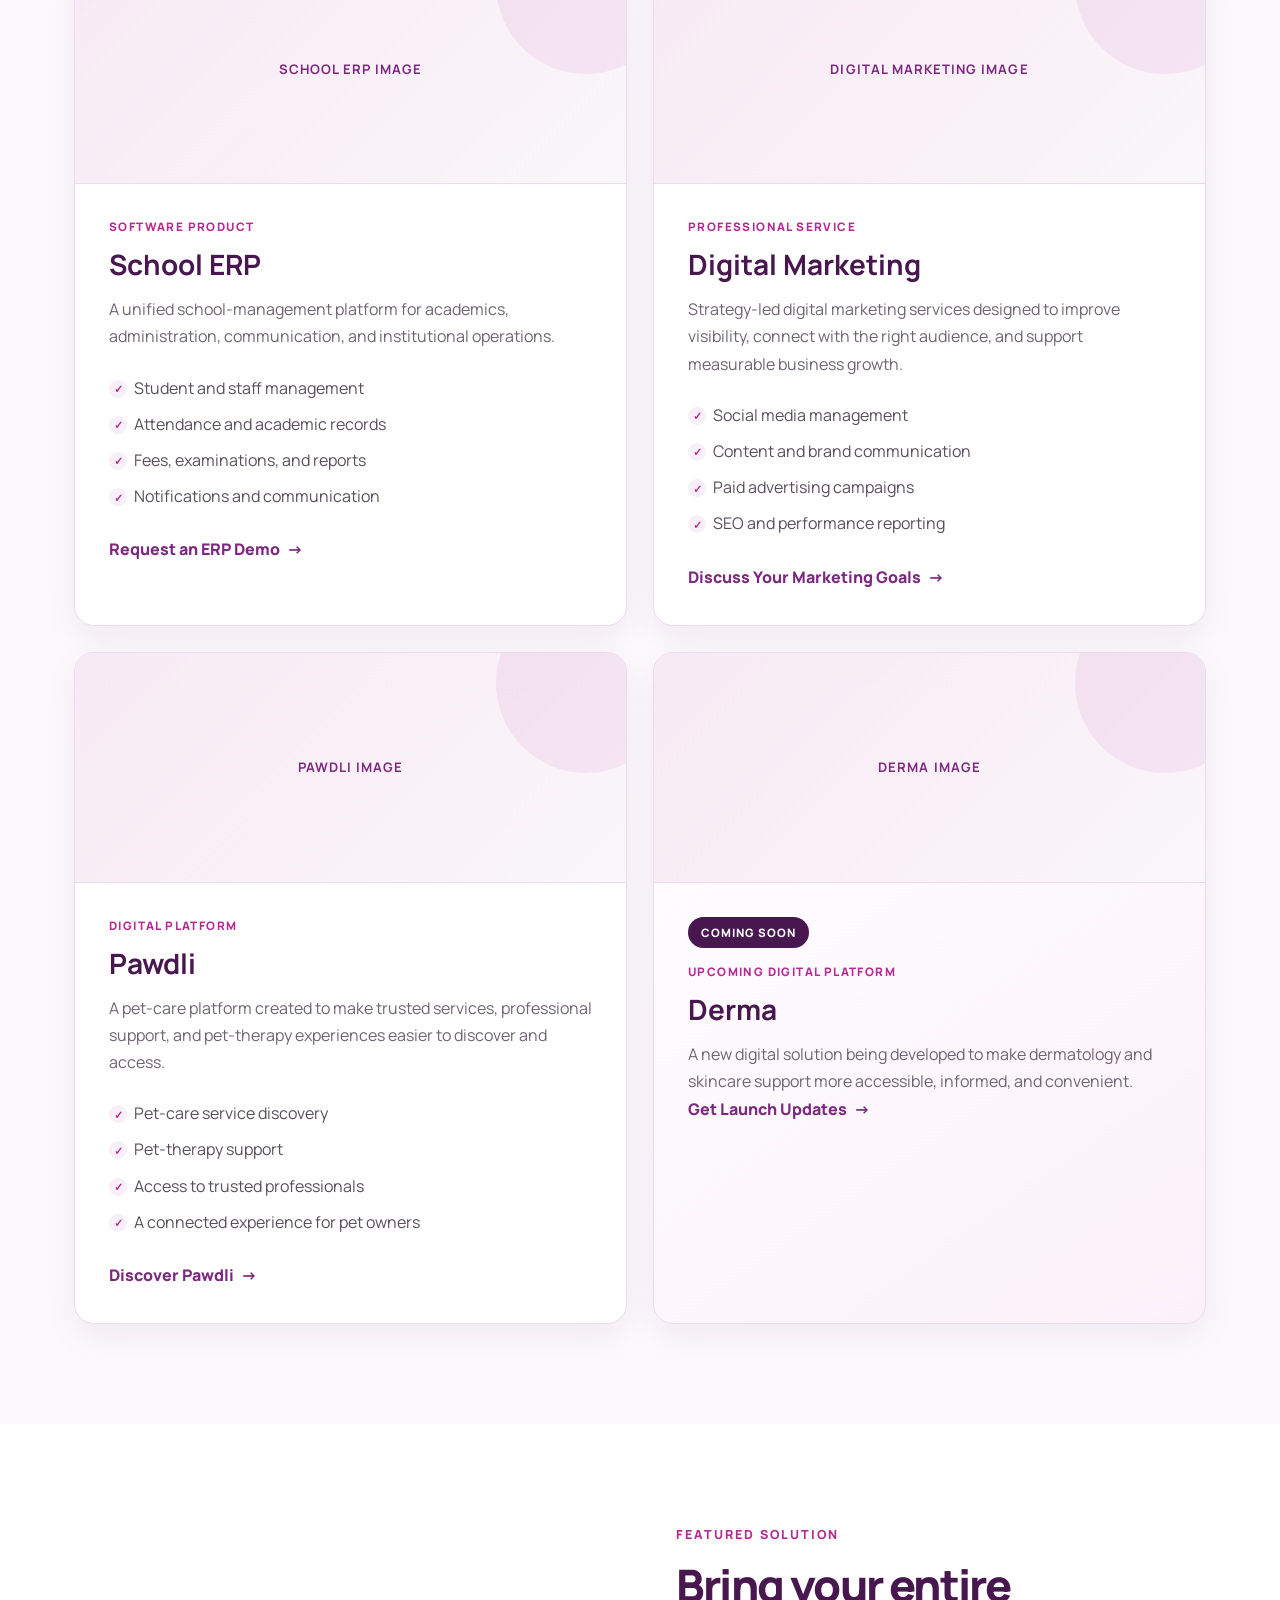
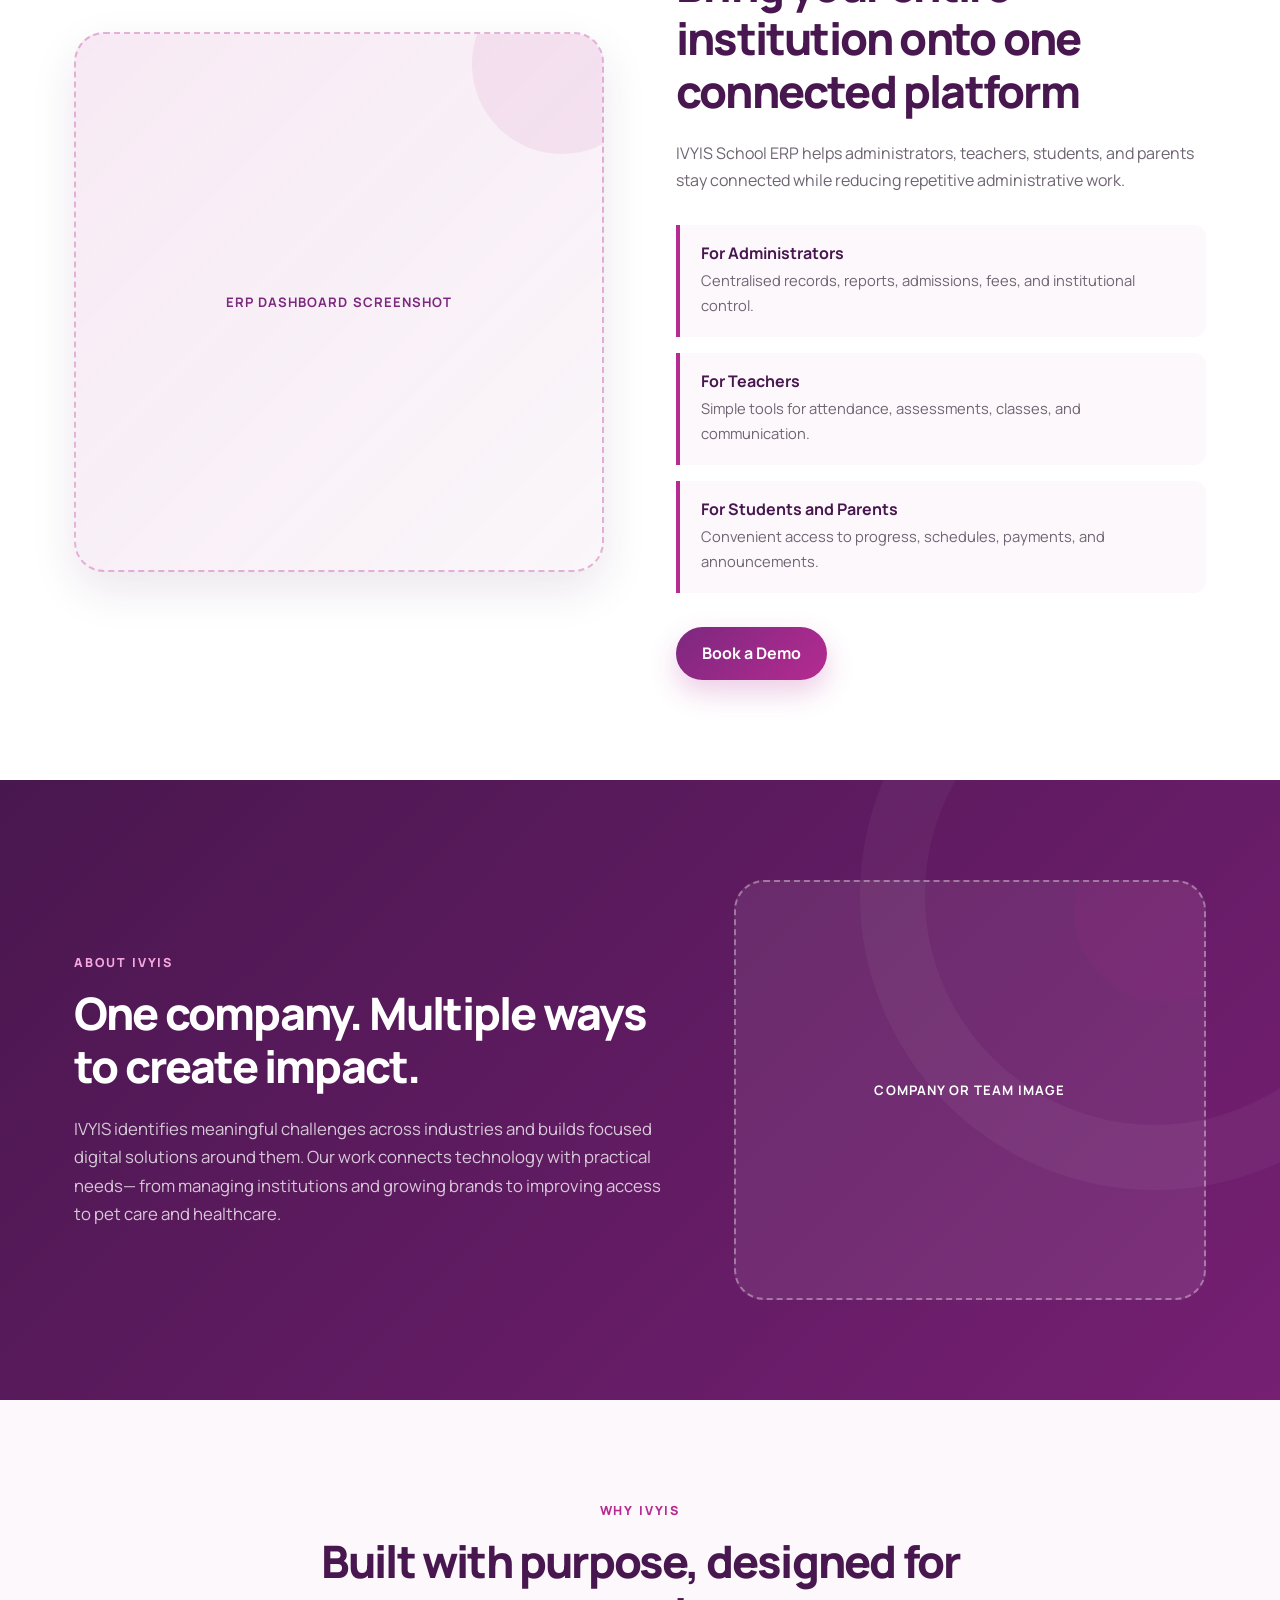
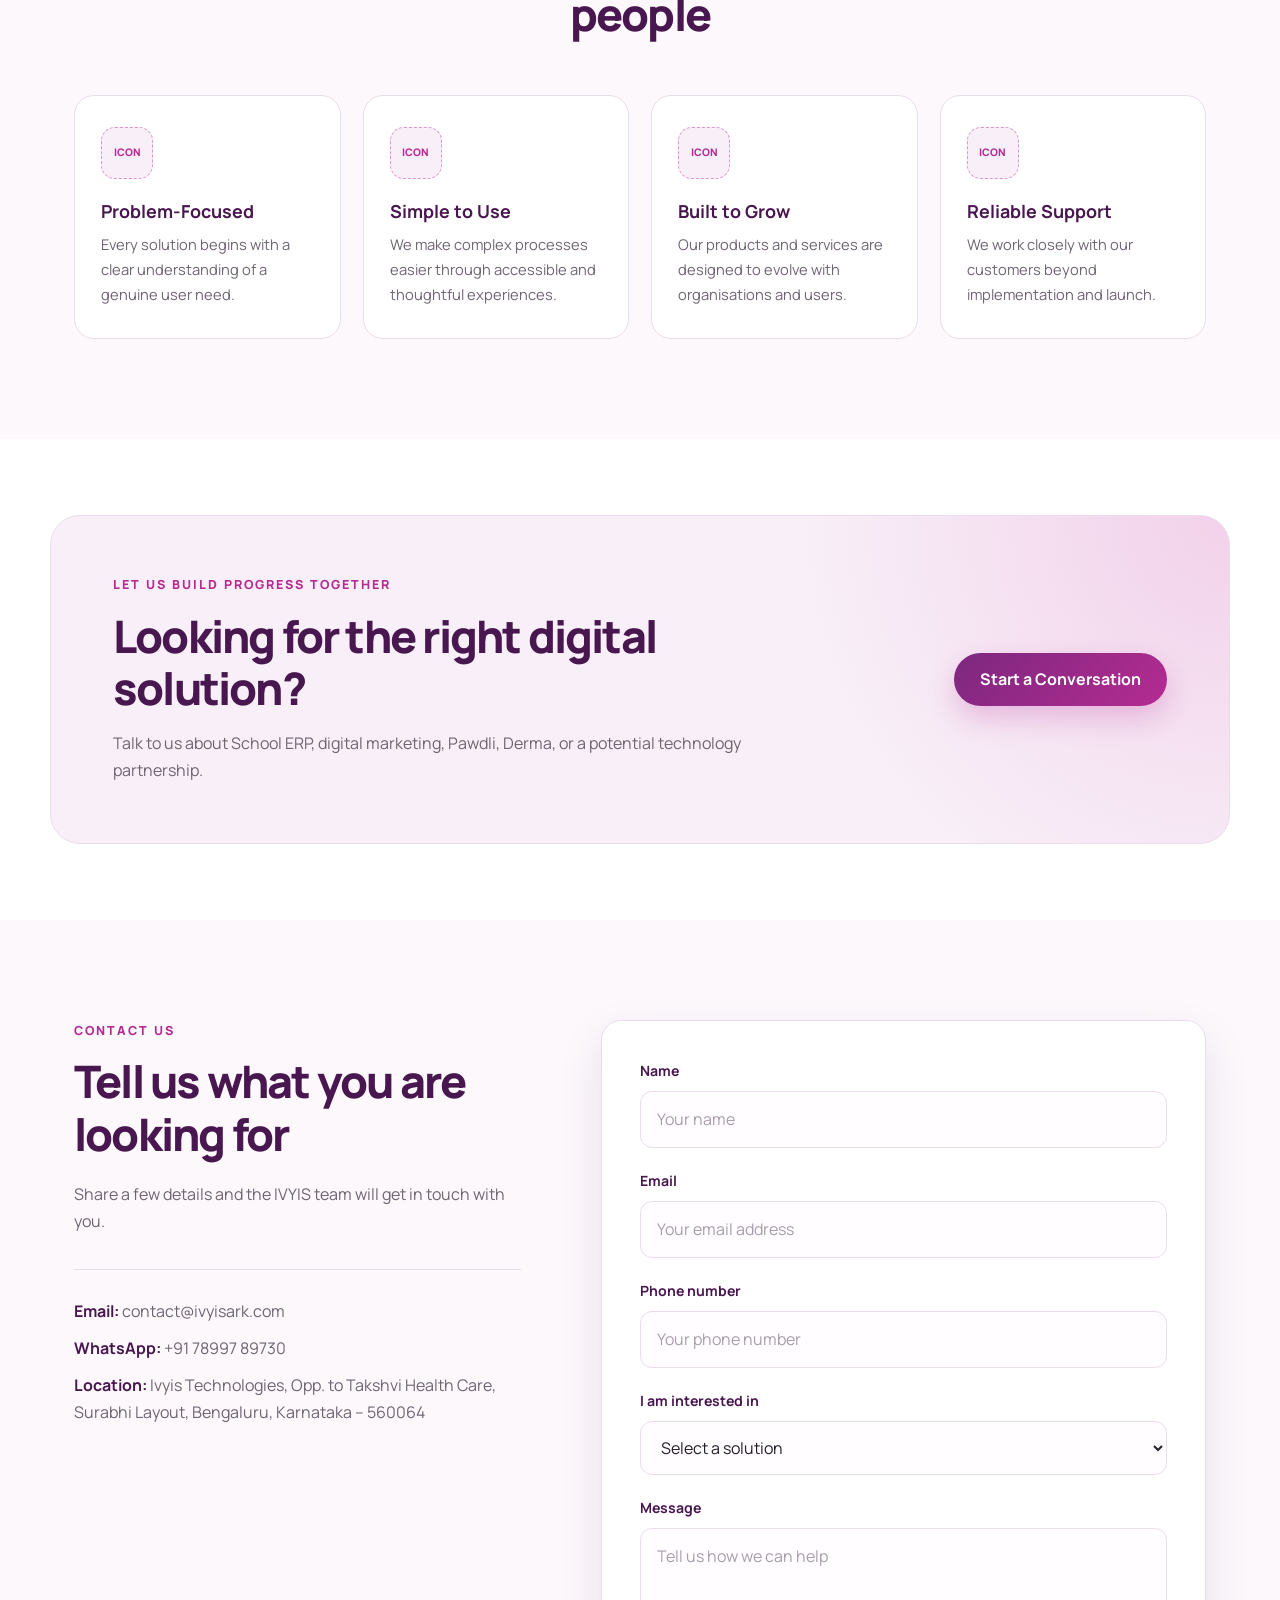
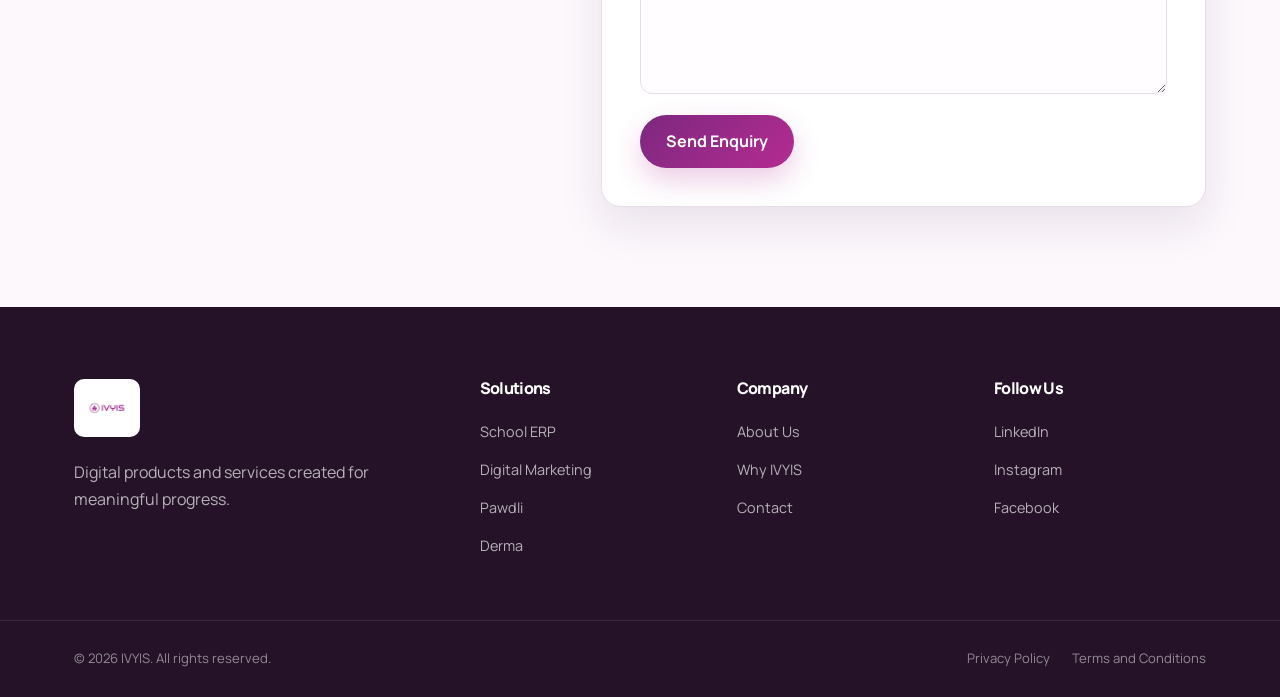
==== commit 84b78166: "fhdrgdzfxghv" ====
--- a/index.html
+++ b/index.html
@@ -1,417 +1,419 @@
-<!DOCTYPE html>
-<html lang="en">
-<head>
-    <meta charset="UTF-8">
-    <meta name="viewport" content="width=device-width, initial-scale=1.0">
-    <meta name="description" content="IVYIS builds digital solutions for education, business growth, pet care, and healthcare.">
-    <link rel="stylesheet" href="ivyis-landing-page.css">
-    <title>IVYIS | Digital Products and Business Solutions</title>
-</head>
-
-<body>
-    <!-- Header -->
-    <header class="site-header">
-        <div class="container header-container">
-            <a href="#home" class="brand" aria-label="IVYIS home">
-                <!-- Replace this path with the final logo image path -->
-                <img src="images/ivyis.jpg" alt="IVYIS logo" class="brand-logo">
-            </a>
-
-            <nav class="main-navigation" aria-label="Main navigation">
-                <ul class="navigation-list">
-                    <li><a href="#home">Home</a></li>
-                    <li><a href="#solutions">Solutions</a></li>
-                    <li><a href="#about">About Us</a></li>
-                    <li><a href="#why-ivyis">Why IVYIS</a></li>
-                    <li><a href="#contact">Contact</a></li>
-                </ul>
-            </nav>
-
-            <a href="#contact" class="header-cta">Talk to Us</a>
-        </div>
-    </header>
-
-    <main>
-        <!-- Hero Section -->
-        <section id="home" class="hero-section">
-            <div class="container hero-container">
-                <div class="hero-content">
-                    <p class="section-label">Technology for meaningful progress</p>
-                    <h1>Digital solutions built to help organisations operate, grow, and serve better.</h1>
-                    <p class="hero-description">
-                        IVYIS develops practical digital products and growth solutions across education,
-                        business, pet care, and healthcare.
-                    </p>
-
-                    <div class="hero-actions">
-                        <a href="#solutions" class="primary-button">Explore Our Solutions</a>
-                        <a href="#contact" class="secondary-button">Contact Our Team</a>
-                    </div>
-                </div>
-
-                <div class="hero-image-placeholder image-placeholder" role="img" aria-label="Hero image placeholder">
-                    <p>Hero image or product illustration</p>
-                </div>
-            </div>
-        </section>
-
-        <!-- Introduction -->
-        <section class="introduction-section">
-            <div class="container introduction-container">
-                <p class="section-label">What we do</p>
-                <h2>Focused solutions for real-world challenges</h2>
-                <p>
-                    We combine technology, industry understanding, and thoughtful design to create
-                    platforms and services that make everyday work simpler and more effective.
-                </p>
-            </div>
-        </section>
-
-        <!-- Solutions Overview -->
-        <section id="solutions" class="solutions-section">
-            <div class="container">
-                <div class="section-heading">
-                    <p class="section-label">Our solutions</p>
-                    <h2>Explore the IVYIS ecosystem</h2>
-                    <p>Three solutions are available today, with one new platform on the way.</p>
-                </div>
-
-                <div class="solutions-grid">
-                    <!-- ERP -->
-                    <article class="solution-card erp-card">
-                        <div class="card-image-placeholder image-placeholder" role="img" aria-label="School ERP image placeholder">
-                            <p>School ERP image</p>
-                        </div>
-                        <div class="solution-card-content">
-                            <p class="solution-type">Software Product</p>
-                            <h3>School ERP</h3>
-                            <p>
-                                A unified school-management platform for academics, administration,
-                                communication, and institutional operations.
-                            </p>
-                            <ul class="feature-list">
-                                <li>Student and staff management</li>
-                                <li>Attendance and academic records</li>
-                                <li>Fees, examinations, and reports</li>
-                                <li>Notifications and communication</li>
-                            </ul>
-                            <a href="#contact" class="card-link">Request an ERP Demo</a>
-                        </div>
-                    </article>
-
-                    <!-- Digital Marketing -->
-                    <article class="solution-card marketing-card">
-                        <div class="card-image-placeholder image-placeholder" role="img" aria-label="Digital marketing image placeholder">
-                            <p>Digital Marketing image</p>
-                        </div>
-                        <div class="solution-card-content">
-                            <p class="solution-type">Professional Service</p>
-                            <h3>Digital Marketing</h3>
-                            <p>
-                                Strategy-led digital marketing services designed to improve visibility,
-                                connect with the right audience, and support measurable business growth.
-                            </p>
-                            <ul class="feature-list">
-                                <li>Social media management</li>
-                                <li>Content and brand communication</li>
-                                <li>Paid advertising campaigns</li>
-                                <li>SEO and performance reporting</li>
-                            </ul>
-                            <a href="#contact" class="card-link">Discuss Your Marketing Goals</a>
-                        </div>
-                    </article>
-
-                    <!-- Pawdli -->
-                    <article class="solution-card pawdli-card">
-                        <div class="card-image-placeholder image-placeholder" role="img" aria-label="Pawdli image placeholder">
-                            <p>Pawdli image</p>
-                        </div>
-                        <div class="solution-card-content">
-                            <p class="solution-type">Digital Platform</p>
-                            <h3>Pawdli</h3>
-                            <p>
-                                A pet-care platform created to make trusted services, professional support,
-                                and pet-therapy experiences easier to discover and access.
-                            </p>
-                            <ul class="feature-list">
-                                <li>Pet-care service discovery</li>
-                                <li>Pet-therapy support</li>
-                                <li>Access to trusted professionals</li>
-                                <li>A connected experience for pet owners</li>
-                            </ul>
-                            <a href="#contact" class="card-link">Discover Pawdli</a>
-                        </div>
-                    </article>
-
-                    <!-- Derma -->
-                    <article class="solution-card derma-card coming-soon-card">
-                        <div class="card-image-placeholder image-placeholder" role="img" aria-label="Derma platform image placeholder">
-                            <p>Derma image</p>
-                        </div>
-                        <div class="solution-card-content">
-                            <p class="status-badge">Coming Soon</p>
-                            <p class="solution-type">Upcoming Digital Platform</p>
-                            <h3>Derma</h3>
-                            <p>
-                                A new digital solution being developed to make dermatology and skincare
-                                support more accessible, informed, and convenient.
-                            </p>
-                            <a href="#contact" class="card-link">Get Launch Updates</a>
-                        </div>
-                    </article>
-                </div>
-            </div>
-        </section>
-
-        <!-- ERP Feature Highlight -->
-        <section class="featured-solution-section">
-            <div class="container featured-solution-container">
-                <div class="featured-image-placeholder image-placeholder" role="img" aria-label="ERP dashboard image placeholder">
-                    <p>ERP dashboard screenshot</p>
-                </div>
-
-                <div class="featured-solution-content">
-                    <p class="section-label">Featured solution</p>
-                    <h2>Bring your entire institution onto one connected platform</h2>
-                    <p>
-                        IVYIS School ERP helps administrators, teachers, students, and parents stay
-                        connected while reducing repetitive administrative work.
-                    </p>
-
-                    <div class="feature-groups">
-                        <div class="feature-group">
-                            <h3>For Administrators</h3>
-                            <p>Centralised records, reports, admissions, fees, and institutional control.</p>
-                        </div>
-                        <div class="feature-group">
-                            <h3>For Teachers</h3>
-                            <p>Simple tools for attendance, assessments, classes, and communication.</p>
-                        </div>
-                        <div class="feature-group">
-                            <h3>For Students and Parents</h3>
-                            <p>Convenient access to progress, schedules, payments, and announcements.</p>
-                        </div>
-                    </div>
-
-                    <a href="#contact" class="primary-button">Book a Demo</a>
-                </div>
-            </div>
-        </section>
-
-        <!-- About -->
-        <section id="about" class="about-section">
-            <div class="container about-container">
-                <div class="about-content">
-                    <p class="section-label">About IVYIS</p>
-                    <h2>One company. Multiple ways to create impact.</h2>
-                    <p>
-                        IVYIS identifies meaningful challenges across industries and builds focused
-                        digital solutions around them. Our work connects technology with practical needs—
-                        from managing institutions and growing brands to improving access to pet care and healthcare.
-                    </p>
-                </div>
-
-                <div class="about-image-placeholder image-placeholder" role="img" aria-label="IVYIS team image placeholder">
-                    <p>Company or team image</p>
-                </div>
-            </div>
-        </section>
-
-        <!-- Why IVYIS -->
-        <section id="why-ivyis" class="why-section">
-            <div class="container">
-                <div class="section-heading">
-                    <p class="section-label">Why IVYIS</p>
-                    <h2>Built with purpose, designed for people</h2>
-                </div>
-
-                <div class="benefits-grid">
-                    <article class="benefit-card">
-                        <div class="icon-placeholder" aria-hidden="true">Icon</div>
-                        <h3>Problem-Focused</h3>
-                        <p>Every solution begins with a clear understanding of a genuine user need.</p>
-                    </article>
-
-                    <article class="benefit-card">
-                        <div class="icon-placeholder" aria-hidden="true">Icon</div>
-                        <h3>Simple to Use</h3>
-                        <p>We make complex processes easier through accessible and thoughtful experiences.</p>
-                    </article>
-
-                    <article class="benefit-card">
-                        <div class="icon-placeholder" aria-hidden="true">Icon</div>
-                        <h3>Built to Grow</h3>
-                        <p>Our products and services are designed to evolve with organisations and users.</p>
-                    </article>
-
-                    <article class="benefit-card">
-                        <div class="icon-placeholder" aria-hidden="true">Icon</div>
-                        <h3>Reliable Support</h3>
-                        <p>We work closely with our customers beyond implementation and launch.</p>
-                    </article>
-                </div>
-            </div>
-        </section>
-
-        <!-- Call to Action -->
-        <section class="cta-section">
-            <div class="container cta-container">
-                <div class="cta-content">
-                    <p class="section-label">Let us build progress together</p>
-                    <h2>Looking for the right digital solution?</h2>
-                    <p>
-                        Talk to us about School ERP, digital marketing, Pawdli, Derma, or a potential
-                        technology partnership.
-                    </p>
-                </div>
-
-                <a href="#contact" class="primary-button">Start a Conversation</a>
-            </div>
-        </section>
-
-        <!-- Contact -->
-        <section id="contact" class="contact-section">
-            <div class="container contact-container">
-                <div class="contact-introduction">
-                    <p class="section-label">Contact us</p>
-                    <h2>Tell us what you are looking for</h2>
-                    <p>Share a few details and the IVYIS team will get in touch with you.</p>
-
-                    <div class="contact-details">
-                        <p>
-                            <strong>Email:</strong>
-                            <a href="mailto:contact@ivyisark.com">contact@ivyisark.com</a>
-                        </p>
-
-                        <p>
-                            <strong>WhatsApp:</strong>
-                            <a href="https://wa.me/917899789730" target="_blank" rel="noopener noreferrer">
-                                +91 78997 89730
-                            </a>
-                        </p>
-
-                        <p>
-                            <strong>Location:</strong>
-                            Ivyis Technologies, Opp. to Takshvi Health Care, Surabhi Layout,
-                            Bengaluru, Karnataka – 560064
-                        </p>
-                    </div>
-                </div>
-
-                <form class="contact-form" id="contactForm">
-                    <div class="form-group">
-                        <label for="name">Name</label>
-                        <input type="text" id="name" name="name" placeholder="Your name" required>
-                    </div>
-
-                    <div class="form-group">
-                        <label for="email">Email</label>
-                        <input type="email" id="email" name="email" placeholder="Your email address" required>
-                    </div>
-
-                    <div class="form-group">
-                        <label for="phone">Phone number</label>
-                        <input type="tel" id="phone" name="phone" placeholder="Your phone number">
-                    </div>
-
-                    <div class="form-group">
-                        <label for="interest">I am interested in</label>
-                        <select id="interest" name="interest" required>
-                            <option value="">Select a solution</option>
-                            <option value="school-erp">School ERP</option>
-                            <option value="digital-marketing">Digital Marketing</option>
-                            <option value="pawdli">Pawdli</option>
-                            <option value="derma">Derma Updates</option>
-                            <option value="partnership">Technology Partnership</option>
-                        </select>
-                    </div>
-
-                    <div class="form-group">
-                        <label for="message">Message</label>
-                        <textarea id="message" name="message" rows="5" placeholder="Tell us how we can help"></textarea>
-                    </div>
-
-                    <button type="submit" class="primary-button">Send Enquiry</button>
-                </form>
-            </div>
-        </section>
-    </main>
-
-    <!-- Footer -->
-    <footer class="site-footer">
-        <div class="container footer-container">
-            <div class="footer-brand">
-                <!-- Replace this path with the final logo image path -->
-                <img src="images/ivyis.jpg" alt="IVYIS logo" class="footer-logo">
-                <p>Digital products and services created for meaningful progress.</p>
-            </div>
-
-            <div class="footer-links">
-                <h2>Solutions</h2>
-                <ul>
-                    <li><a href="#solutions">School ERP</a></li>
-                    <li><a href="#solutions">Digital Marketing</a></li>
-                    <li><a href="#solutions">Pawdli</a></li>
-                    <li><a href="#solutions">Derma</a></li>
-                </ul>
-            </div>
-
-            <div class="footer-links">
-                <h2>Company</h2>
-                <ul>
-                    <li><a href="#about">About Us</a></li>
-                    <li><a href="#why-ivyis">Why IVYIS</a></li>
-                    <li><a href="#contact">Contact</a></li>
-                </ul>
-            </div>
-
-            <div class="footer-social">
-                <h2>Follow Us</h2>
-                <ul>
-                    <li><a href="#">LinkedIn</a></li>
-                    <li><a href="#">Instagram</a></li>
-                    <li><a href="#">Facebook</a></li>
-                </ul>
-            </div>
-        </div>
-
-        <div class="footer-bottom">
-            <div class="container footer-bottom-container">
-                <p>&copy; 2026 IVYIS. All rights reserved.</p>
-                <div class="legal-links">
-                    <a href="privacy.html">Privacy Policy</a>
-                    <a href="terms-and-conditions.html">Terms and Conditions</a>
-                </div>
-            </div>
-        </div>
-    </footer>
-<script>
-    const contactForm = document.getElementById("contactForm");
-
-    contactForm.addEventListener("submit", function (event) {
-        event.preventDefault();
-
-        const name = document.getElementById("name").value.trim();
-        const email = document.getElementById("email").value.trim();
-        const phone = document.getElementById("phone").value.trim();
-        const interestSelect = document.getElementById("interest");
-        const interest =
-            interestSelect.options[interestSelect.selectedIndex].text;
-        const message = document.getElementById("message").value.trim();
-
-        const whatsappMessage =
-            "Hello IVYIS,%0A%0A" +
-            "Name: " + encodeURIComponent(name) + "%0A" +
-            "Email: " + encodeURIComponent(email) + "%0A" +
-            "Phone: " + encodeURIComponent(phone || "Not provided") + "%0A" +
-            "Interested in: " + encodeURIComponent(interest) + "%0A" +
-            "Message: " + encodeURIComponent(message || "No message provided");
-
-        const whatsappURL =
-            "https://wa.me/917899789730?text=" + whatsappMessage;
-
-        window.open(whatsappURL, "_blank");
-    });
-</script>
-</body>
-</html>
+<!DOCTYPE html>
+<html lang="en">
+<head>
+    <meta charset="UTF-8">
+    <meta name="viewport" content="width=device-width, initial-scale=1.0">
+    <meta name="description" content="IVYIS builds digital solutions for education, business growth, pet care, and healthcare.">
+    <link rel="stylesheet" href="ivyis-landing-page.css">
+    <title>IVYIS | Digital Products and Business Solutions</title>
+</head>
+
+<body>
+    <!-- Header -->
+    <header class="site-header">
+        <div class="container header-container">
+            <a href="#home" class="brand" aria-label="IVYIS home">
+                <!-- Replace this path with the final logo image path -->
+                <img src="images/ivyis.jpg" alt="IVYIS logo" class="brand-logo">
+            </a>
+
+            <nav class="main-navigation" aria-label="Main navigation">
+                <ul class="navigation-list">
+                    <li><a href="#home">Home</a></li>
+                    <li><a href="#solutions">Solutions</a></li>
+                    <li><a href="#about">About Us</a></li>
+                    <li><a href="#why-ivyis">Why IVYIS</a></li>
+                    <li><a href="#contact">Contact</a></li>
+                </ul>
+            </nav>
+
+            <a href="#contact" class="header-cta">Talk to Us</a>
+        </div>
+    </header>
+
+    <main>
+        <!-- Hero Section -->
+        <section id="home" class="hero-section">
+            <div class="container hero-container">
+                <div class="hero-content">
+                    <p class="section-label">Technology for meaningful progress</p>
+                    <h1>Digital solutions built to help organisations operate, grow, and serve better.</h1>
+                    <p class="hero-description">
+                        IVYIS develops practical digital products and growth solutions across education,
+                        business, pet care, and healthcare.
+                    </p>
+
+                    <div class="hero-actions">
+                        <a href="#solutions" class="primary-button">Explore Our Solutions</a>
+                        <a href="#contact" class="secondary-button">Contact Our Team</a>
+                    </div>
+                </div>
+
+                <img
+                    src="images/iv%201.png"
+                    alt="IVYIS digital solutions"
+                    class="hero-main-image"
+                >
+            </div>
+        </section>
+
+        <!-- Introduction -->
+        <section class="introduction-section">
+            <div class="container introduction-container">
+                <p class="section-label">What we do</p>
+                <h2>Focused solutions for real-world challenges</h2>
+                <p>
+                    We combine technology, industry understanding, and thoughtful design to create
+                    platforms and services that make everyday work simpler and more effective.
+                </p>
+            </div>
+        </section>
+
+        <!-- Solutions Overview -->
+        <section id="solutions" class="solutions-section">
+            <div class="container">
+                <div class="section-heading">
+                    <p class="section-label">Our solutions</p>
+                    <h2>Explore the IVYIS ecosystem</h2>
+                    <p>Three solutions are available today, with one new platform on the way.</p>
+                </div>
+
+                <div class="solutions-grid">
+                    <!-- ERP -->
+                    <article class="solution-card erp-card">
+                        <div class="card-image-placeholder image-placeholder" role="img" aria-label="School ERP image placeholder">
+                            <p>School ERP image</p>
+                        </div>
+                        <div class="solution-card-content">
+                            <p class="solution-type">Software Product</p>
+                            <h3>School ERP</h3>
+                            <p>
+                                A unified school-management platform for academics, administration,
+                                communication, and institutional operations.
+                            </p>
+                            <ul class="feature-list">
+                                <li>Student and staff management</li>
+                                <li>Attendance and academic records</li>
+                                <li>Fees, examinations, and reports</li>
+                                <li>Notifications and communication</li>
+                            </ul>
+                            <a href="#contact" class="card-link">Request an ERP Demo</a>
+                        </div>
+                    </article>
+
+                    <!-- Digital Marketing -->
+                    <article class="solution-card marketing-card">
+                        <div class="card-image-placeholder image-placeholder" role="img" aria-label="Digital marketing image placeholder">
+                            <p>Digital Marketing image</p>
+                        </div>
+                        <div class="solution-card-content">
+                            <p class="solution-type">Professional Service</p>
+                            <h3>Digital Marketing</h3>
+                            <p>
+                                Strategy-led digital marketing services designed to improve visibility,
+                                connect with the right audience, and support measurable business growth.
+                            </p>
+                            <ul class="feature-list">
+                                <li>Social media management</li>
+                                <li>Content and brand communication</li>
+                                <li>Paid advertising campaigns</li>
+                                <li>SEO and performance reporting</li>
+                            </ul>
+                            <a href="#contact" class="card-link">Discuss Your Marketing Goals</a>
+                        </div>
+                    </article>
+
+                    <!-- Pawdli -->
+                    <article class="solution-card pawdli-card">
+                        <div class="card-image-placeholder image-placeholder" role="img" aria-label="Pawdli image placeholder">
+                            <p>Pawdli image</p>
+                        </div>
+                        <div class="solution-card-content">
+                            <p class="solution-type">Digital Platform</p>
+                            <h3>Pawdli</h3>
+                            <p>
+                                A pet-care platform created to make trusted services, professional support,
+                                and pet-therapy experiences easier to discover and access.
+                            </p>
+                            <ul class="feature-list">
+                                <li>Pet-care service discovery</li>
+                                <li>Pet-therapy support</li>
+                                <li>Access to trusted professionals</li>
+                                <li>A connected experience for pet owners</li>
+                            </ul>
+                            <a href="#contact" class="card-link">Discover Pawdli</a>
+                        </div>
+                    </article>
+
+                    <!-- Derma -->
+                    <article class="solution-card derma-card coming-soon-card">
+                        <div class="card-image-placeholder image-placeholder" role="img" aria-label="Derma platform image placeholder">
+                            <p>Derma image</p>
+                        </div>
+                        <div class="solution-card-content">
+                            <p class="status-badge">Coming Soon</p>
+                            <p class="solution-type">Upcoming Digital Platform</p>
+                            <h3>Derma</h3>
+                            <p>
+                                A new digital solution being developed to make dermatology and skincare
+                                support more accessible, informed, and convenient.
+                            </p>
+                            <a href="#contact" class="card-link">Get Launch Updates</a>
+                        </div>
+                    </article>
+                </div>
+            </div>
+        </section>
+
+        <!-- ERP Feature Highlight -->
+        <section class="featured-solution-section">
+            <div class="container featured-solution-container">
+                <div class="featured-image-placeholder image-placeholder" role="img" aria-label="ERP dashboard image placeholder">
+                    <p>ERP dashboard screenshot</p>
+                </div>
+
+                <div class="featured-solution-content">
+                    <p class="section-label">Featured solution</p>
+                    <h2>Bring your entire institution onto one connected platform</h2>
+                    <p>
+                        IVYIS School ERP helps administrators, teachers, students, and parents stay
+                        connected while reducing repetitive administrative work.
+                    </p>
+
+                    <div class="feature-groups">
+                        <div class="feature-group">
+                            <h3>For Administrators</h3>
+                            <p>Centralised records, reports, admissions, fees, and institutional control.</p>
+                        </div>
+                        <div class="feature-group">
+                            <h3>For Teachers</h3>
+                            <p>Simple tools for attendance, assessments, classes, and communication.</p>
+                        </div>
+                        <div class="feature-group">
+                            <h3>For Students and Parents</h3>
+                            <p>Convenient access to progress, schedules, payments, and announcements.</p>
+                        </div>
+                    </div>
+
+                    <a href="#contact" class="primary-button">Book a Demo</a>
+                </div>
+            </div>
+        </section>
+
+        <!-- About -->
+        <section id="about" class="about-section">
+            <div class="container about-container">
+                <div class="about-content">
+                    <p class="section-label">About IVYIS</p>
+                    <h2>One company. Multiple ways to create impact.</h2>
+                    <p>
+                        IVYIS identifies meaningful challenges across industries and builds focused
+                        digital solutions around them. Our work connects technology with practical needs—
+                        from managing institutions and growing brands to improving access to pet care and healthcare.
+                    </p>
+                </div>
+
+                <div class="about-image-placeholder image-placeholder" role="img" aria-label="IVYIS team image placeholder">
+                    <p>Company or team image</p>
+                </div>
+            </div>
+        </section>
+
+        <!-- Why IVYIS -->
+        <section id="why-ivyis" class="why-section">
+            <div class="container">
+                <div class="section-heading">
+                    <p class="section-label">Why IVYIS</p>
+                    <h2>Built with purpose, designed for people</h2>
+                </div>
+
+                <div class="benefits-grid">
+                    <article class="benefit-card">
+                        <div class="icon-placeholder" aria-hidden="true">Icon</div>
+                        <h3>Problem-Focused</h3>
+                        <p>Every solution begins with a clear understanding of a genuine user need.</p>
+                    </article>
+
+                    <article class="benefit-card">
+                        <div class="icon-placeholder" aria-hidden="true">Icon</div>
+                        <h3>Simple to Use</h3>
+                        <p>We make complex processes easier through accessible and thoughtful experiences.</p>
+                    </article>
+
+                    <article class="benefit-card">
+                        <div class="icon-placeholder" aria-hidden="true">Icon</div>
+                        <h3>Built to Grow</h3>
+                        <p>Our products and services are designed to evolve with organisations and users.</p>
+                    </article>
+
+                    <article class="benefit-card">
+                        <div class="icon-placeholder" aria-hidden="true">Icon</div>
+                        <h3>Reliable Support</h3>
+                        <p>We work closely with our customers beyond implementation and launch.</p>
+                    </article>
+                </div>
+            </div>
+        </section>
+
+        <!-- Call to Action -->
+        <section class="cta-section">
+            <div class="container cta-container">
+                <div class="cta-content">
+                    <p class="section-label">Let us build progress together</p>
+                    <h2>Looking for the right digital solution?</h2>
+                    <p>
+                        Talk to us about School ERP, digital marketing, Pawdli, Derma, or a potential
+                        technology partnership.
+                    </p>
+                </div>
+
+                <a href="#contact" class="primary-button">Start a Conversation</a>
+            </div>
+        </section>
+
+        <!-- Contact -->
+        <section id="contact" class="contact-section">
+            <div class="container contact-container">
+                <div class="contact-introduction">
+                    <p class="section-label">Contact us</p>
+                    <h2>Tell us what you are looking for</h2>
+                    <p>Share a few details and the IVYIS team will get in touch with you.</p>
+
+                    <div class="contact-details">
+                        <p>
+                            <strong>Email:</strong>
+                            <a href="mailto:contact@ivyisark.com">contact@ivyisark.com</a>
+                        </p>
+
+                        <p>
+                            <strong>WhatsApp:</strong>
+                            <a href="https://wa.me/917899789730" target="_blank" rel="noopener noreferrer">
+                                +91 78997 89730
+                            </a>
+                        </p>
+
+                        <p>
+                            <strong>Location:</strong>
+                            Ivyis Technologies, Opp. to Takshvi Health Care, Surabhi Layout,
+                            Bengaluru, Karnataka – 560064
+                        </p>
+                    </div>
+                </div>
+
+                <form class="contact-form" id="contactForm">
+                    <div class="form-group">
+                        <label for="name">Name</label>
+                        <input type="text" id="name" name="name" placeholder="Your name" required>
+                    </div>
+
+                    <div class="form-group">
+                        <label for="email">Email</label>
+                        <input type="email" id="email" name="email" placeholder="Your email address" required>
+                    </div>
+
+                    <div class="form-group">
+                        <label for="phone">Phone number</label>
+                        <input type="tel" id="phone" name="phone" placeholder="Your phone number">
+                    </div>
+
+                    <div class="form-group">
+                        <label for="interest">I am interested in</label>
+                        <select id="interest" name="interest" required>
+                            <option value="">Select a solution</option>
+                            <option value="school-erp">School ERP</option>
+                            <option value="digital-marketing">Digital Marketing</option>
+                            <option value="pawdli">Pawdli</option>
+                            <option value="derma">Derma Updates</option>
+                            <option value="partnership">Technology Partnership</option>
+                        </select>
+                    </div>
+
+                    <div class="form-group">
+                        <label for="message">Message</label>
+                        <textarea id="message" name="message" rows="5" placeholder="Tell us how we can help"></textarea>
+                    </div>
+
+                    <button type="submit" class="primary-button">Send Enquiry</button>
+                </form>
+            </div>
+        </section>
+    </main>
+
+    <!-- Footer -->
+    <footer class="site-footer">
+        <div class="container footer-container">
+            <div class="footer-brand">
+                <!-- Replace this path with the final logo image path -->
+                <img src="images/ivyis.jpg" alt="IVYIS logo" class="footer-logo">
+                <p>Digital products and services created for meaningful progress.</p>
+            </div>
+
+            <div class="footer-links">
+                <h2>Solutions</h2>
+                <ul>
+                    <li><a href="#solutions">School ERP</a></li>
+                    <li><a href="#solutions">Digital Marketing</a></li>
+                    <li><a href="#solutions">Pawdli</a></li>
+                    <li><a href="#solutions">Derma</a></li>
+                </ul>
+            </div>
+
+            <div class="footer-links">
+                <h2>Company</h2>
+                <ul>
+                    <li><a href="#about">About Us</a></li>
+                    <li><a href="#why-ivyis">Why IVYIS</a></li>
+                    <li><a href="#contact">Contact</a></li>
+                </ul>
+            </div>
+
+            <div class="footer-social">
+                <h2>Follow Us</h2>
+                <ul>
+                    <li><a href="#">LinkedIn</a></li>
+                    <li><a href="#">Instagram</a></li>
+                    <li><a href="#">Facebook</a></li>
+                </ul>
+            </div>
+        </div>
+
+        <div class="footer-bottom">
+            <div class="container footer-bottom-container">
+                <p>&copy; 2026 IVYIS. All rights reserved.</p>
+                <div class="legal-links">
+                    <a href="privacy.html">Privacy Policy</a>
+                    <a href="terms-and-conditions.html">Terms and Conditions</a>
+                </div>
+            </div>
+        </div>
+    </footer>
+<script>
+    const contactForm = document.getElementById("contactForm");
+
+    contactForm.addEventListener("submit", function (event) {
+        event.preventDefault();
+
+        const name = document.getElementById("name").value.trim();
+        const email = document.getElementById("email").value.trim();
+        const phone = document.getElementById("phone").value.trim();
+        const interestSelect = document.getElementById("interest");
+        const interest =
+            interestSelect.options[interestSelect.selectedIndex].text;
+        const message = document.getElementById("message").value.trim();
+
+        const whatsappMessage =
+            "Hello IVYIS,%0A%0A" +
+            "Name: " + encodeURIComponent(name) + "%0A" +
+            "Email: " + encodeURIComponent(email) + "%0A" +
+            "Phone: " + encodeURIComponent(phone || "Not provided") + "%0A" +
+            "Interested in: " + encodeURIComponent(interest) + "%0A" +
+            "Message: " + encodeURIComponent(message || "No message provided");
+
+        const whatsappURL =
+            "https://wa.me/917899789730?text=" + whatsappMessage;
+
+        window.open(whatsappURL, "_blank");
+    });
+</script>
+</body>
+</html>
--- a/ivyis-landing-page.css
+++ b/ivyis-landing-page.css
@@ -1006,3 +1006,13 @@
         transition-duration: 0.01ms !important;
     }
 }
+
+
+.hero-main-image {
+    display: block;
+    width: 100%;
+    height: auto;
+    border-radius: var(--radius-large);
+    box-shadow: var(--ivyis-shadow);
+    object-fit: contain;
+}
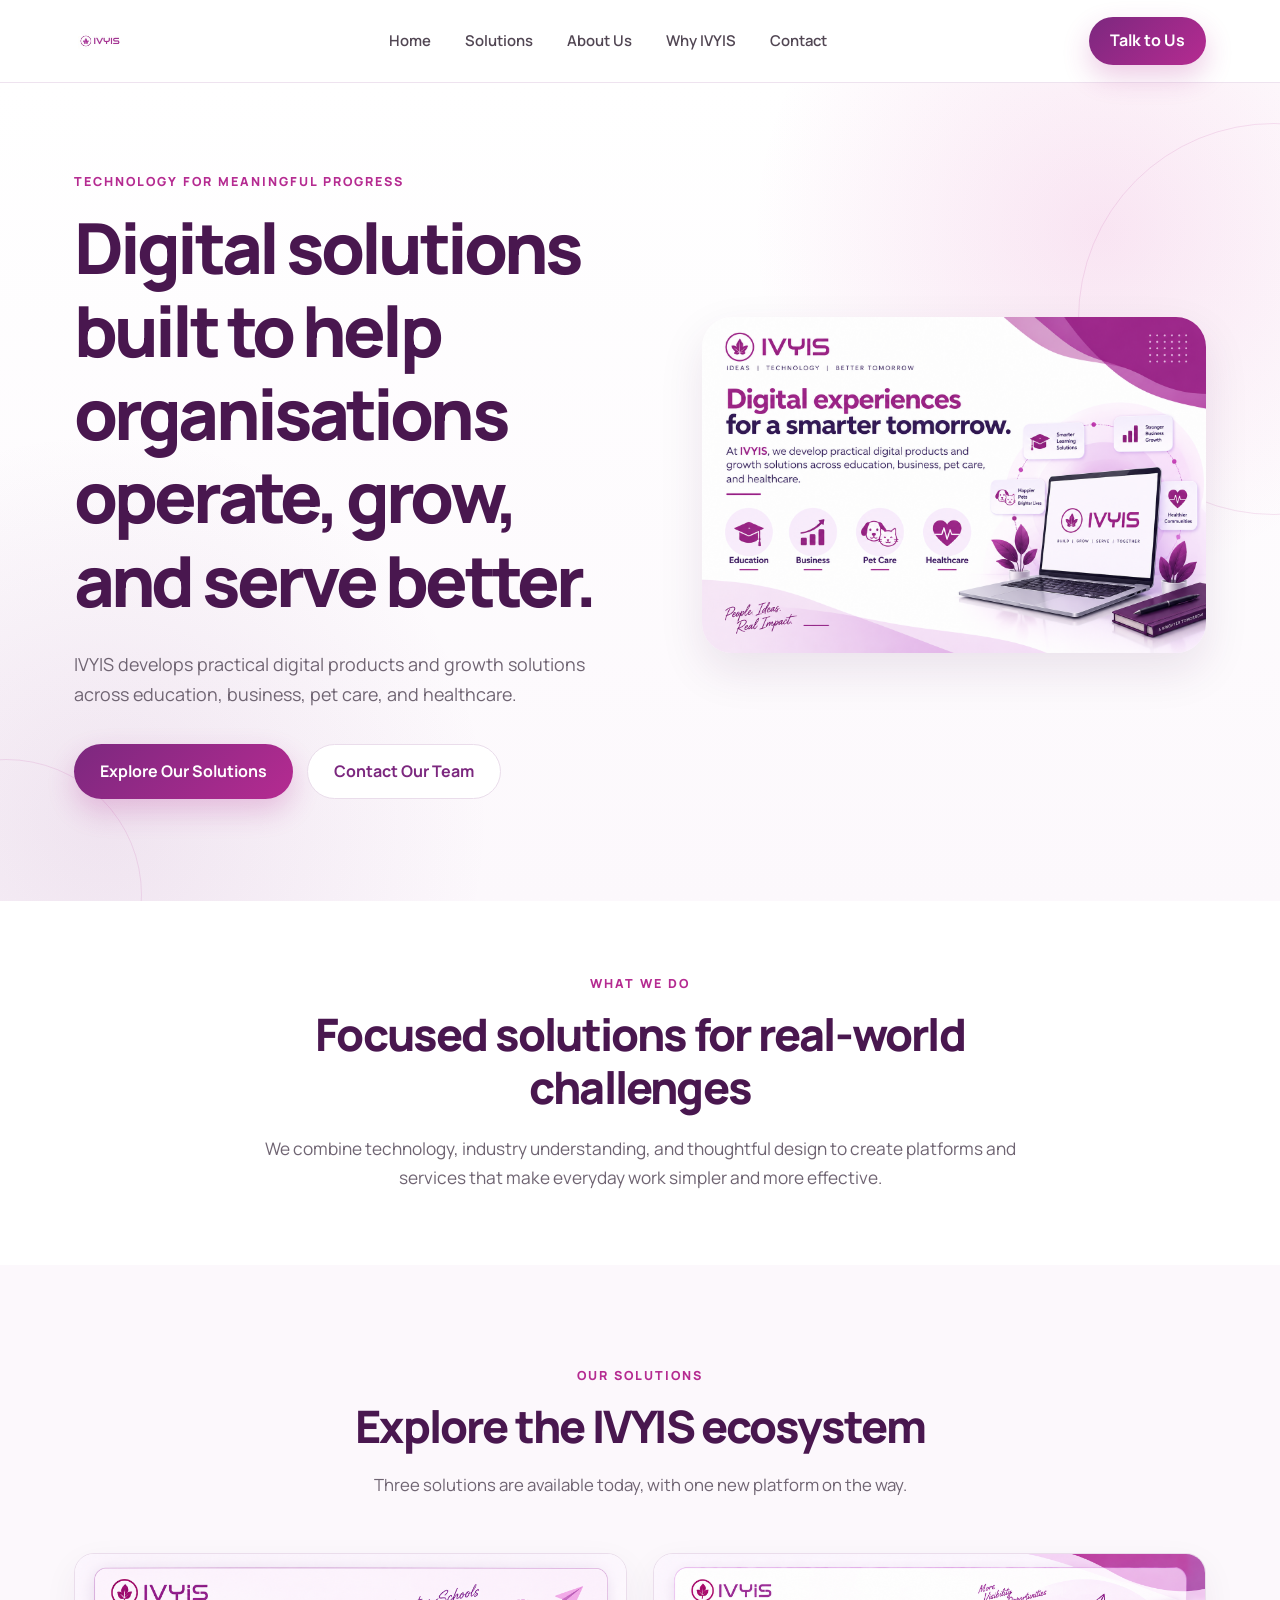
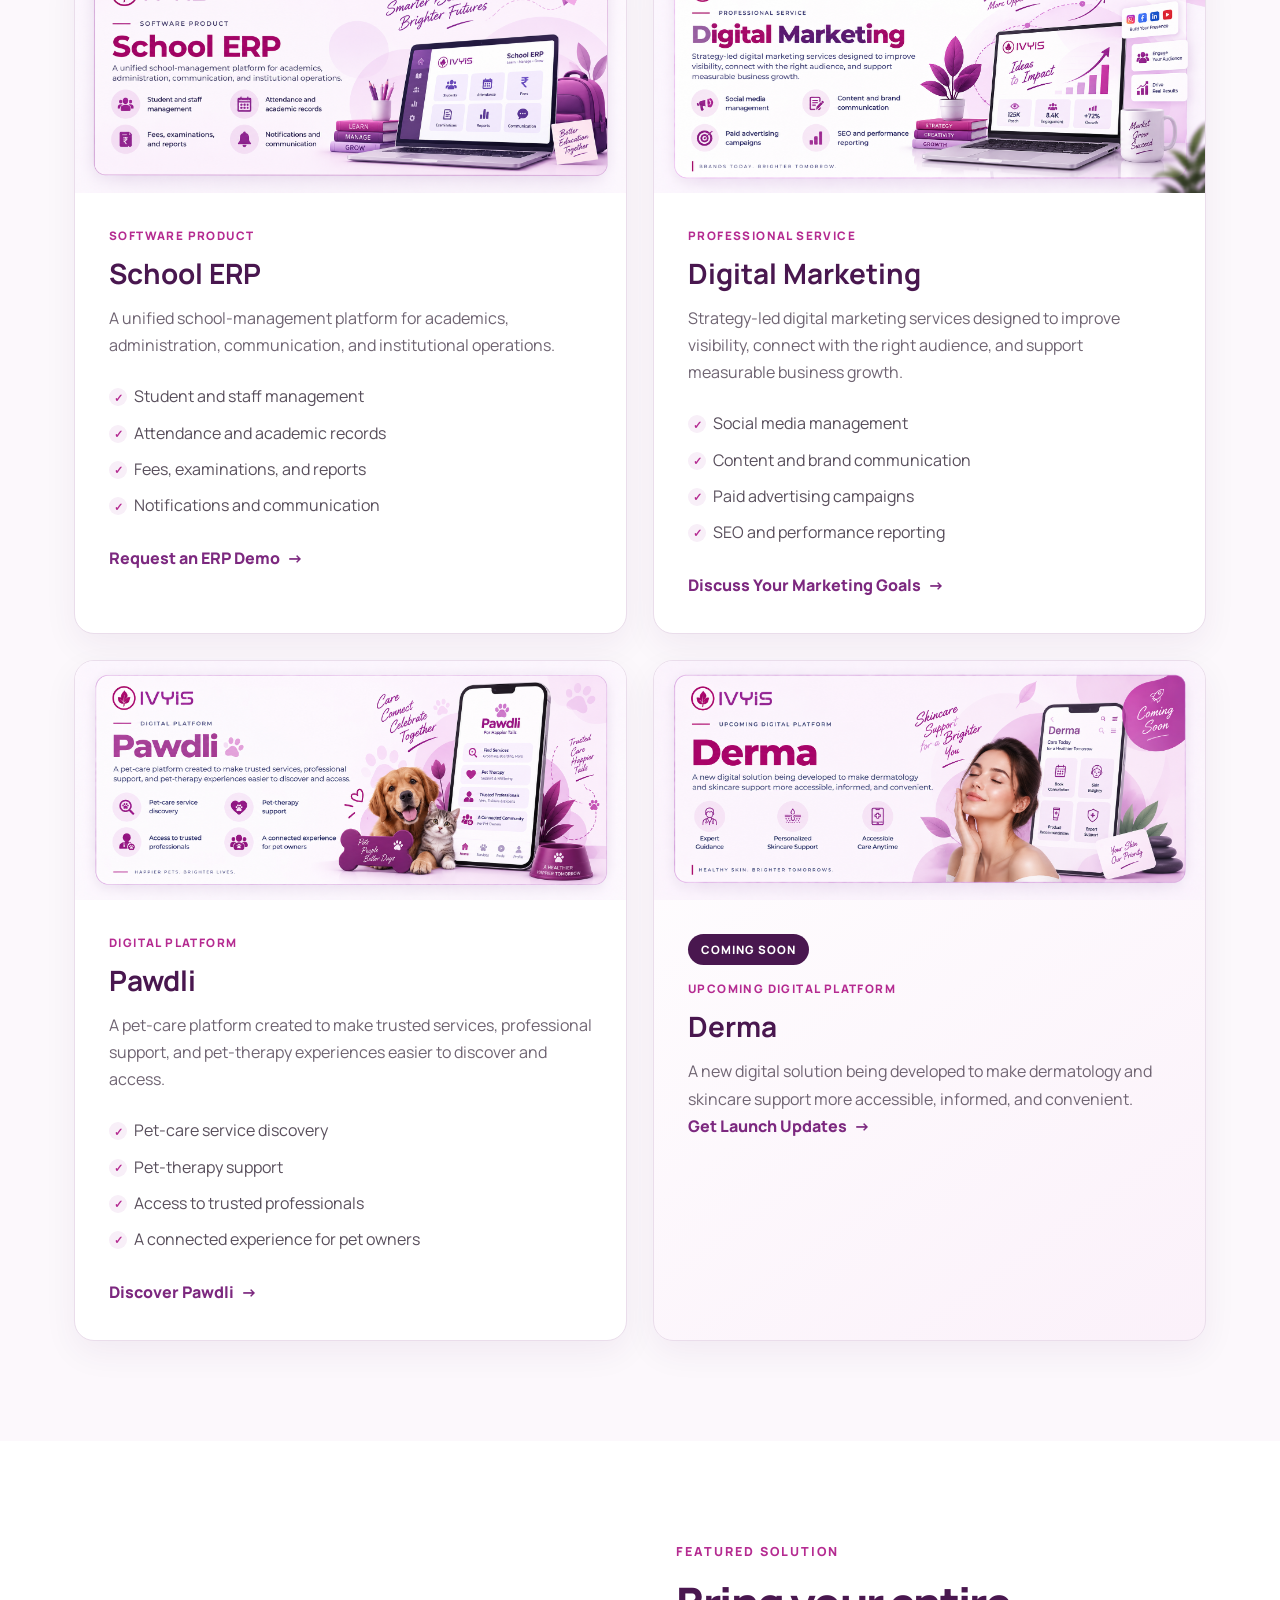
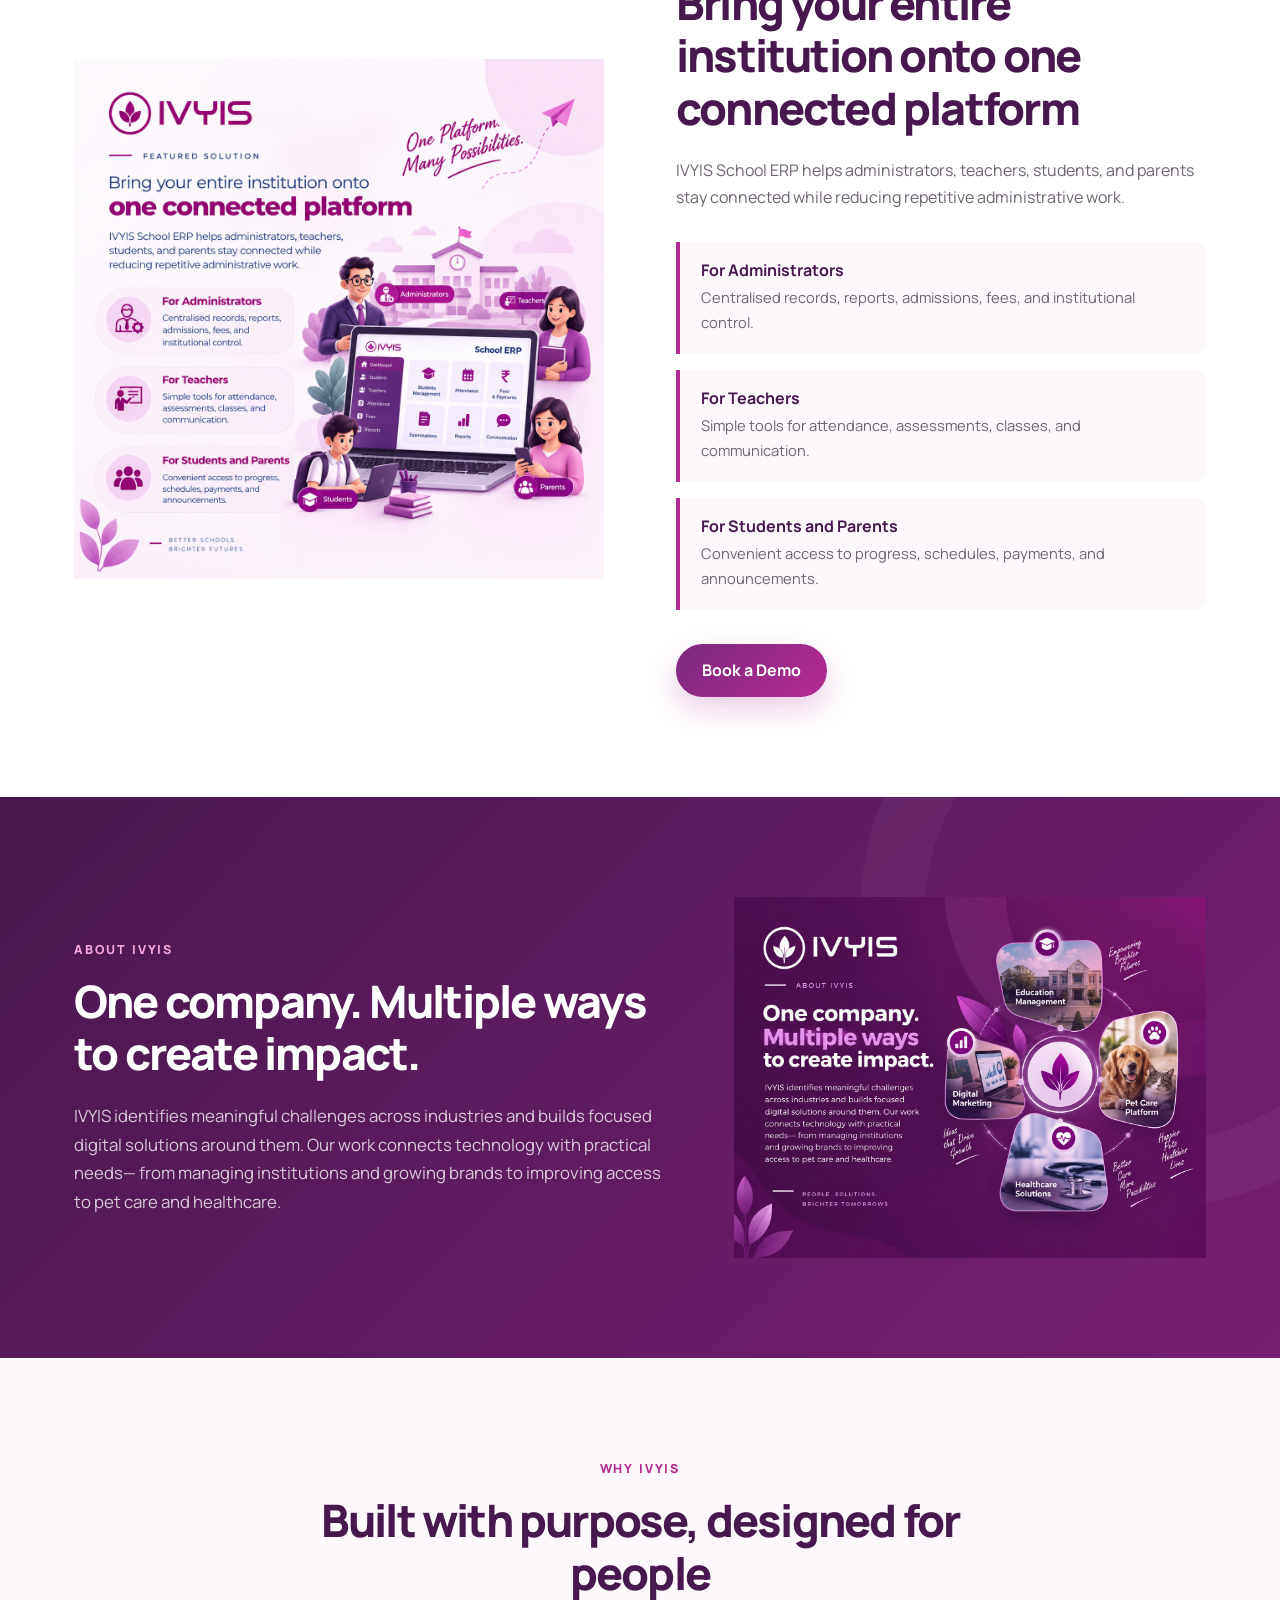
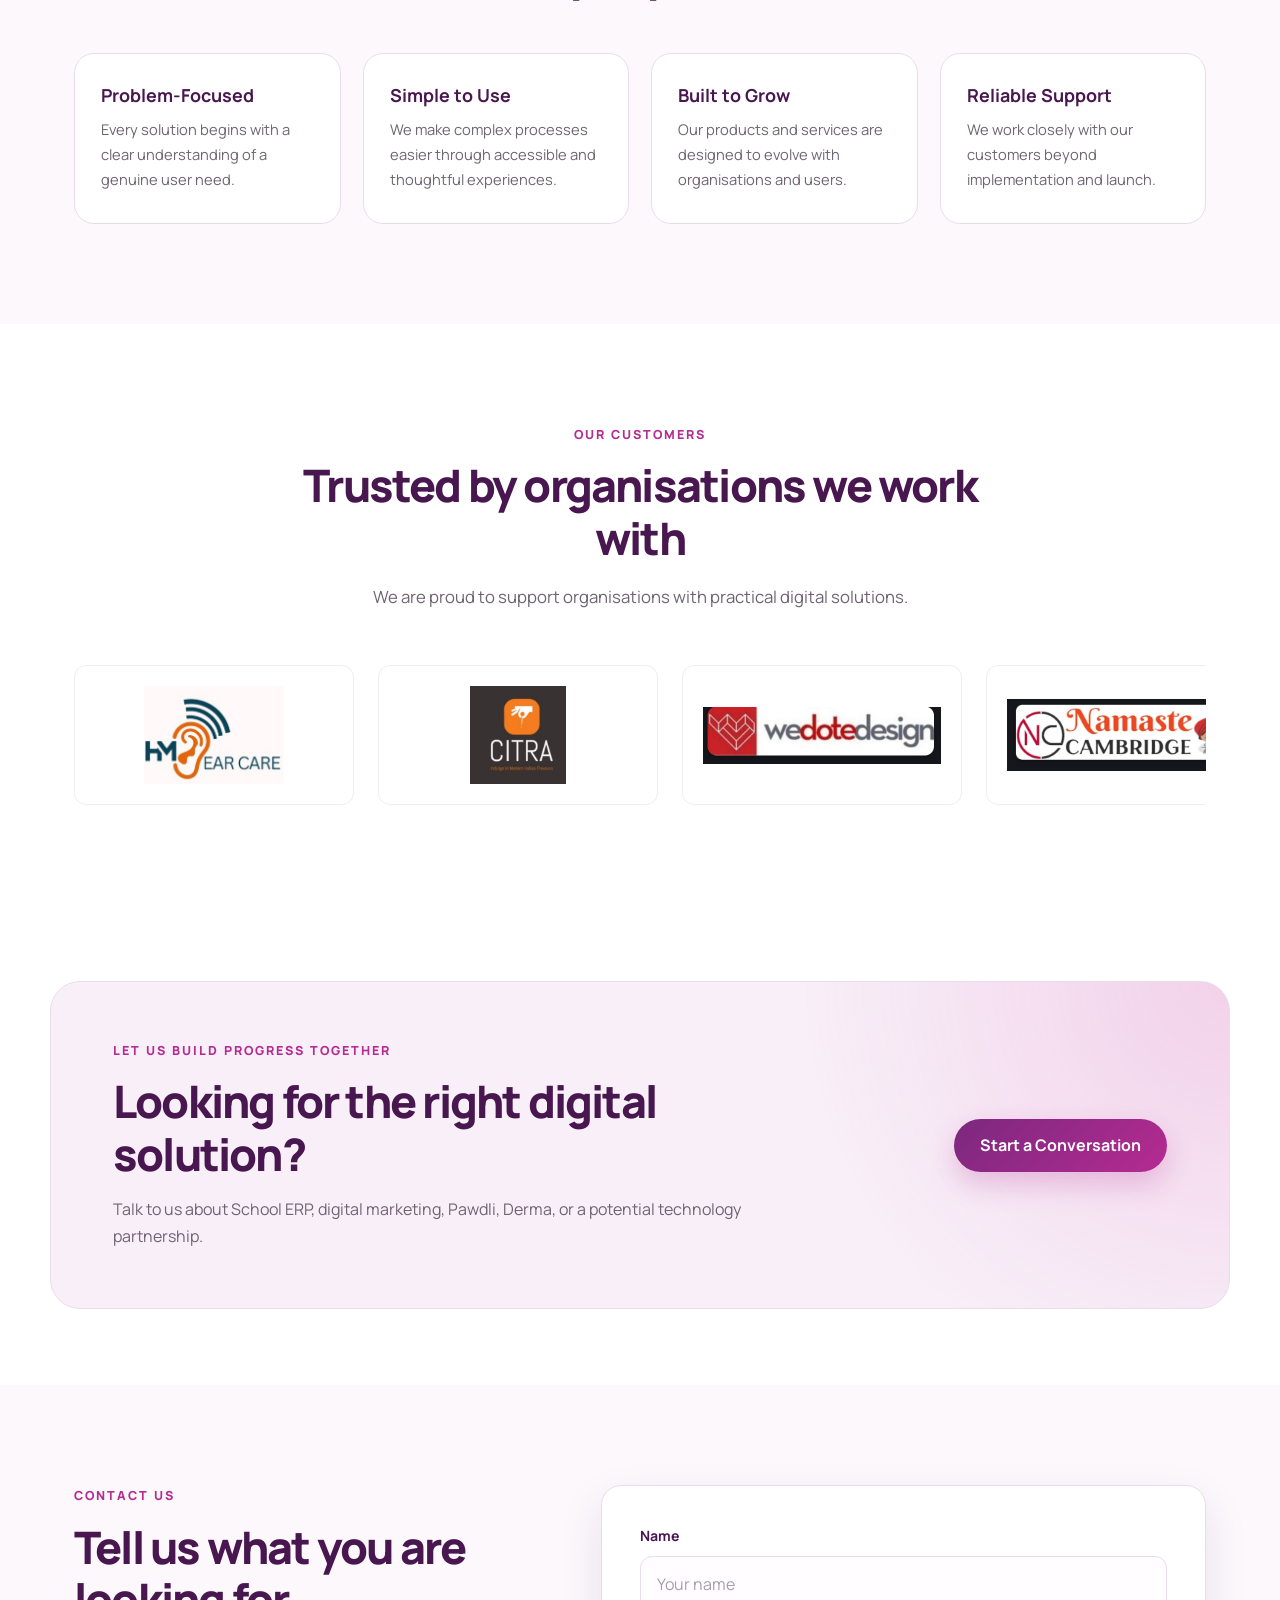
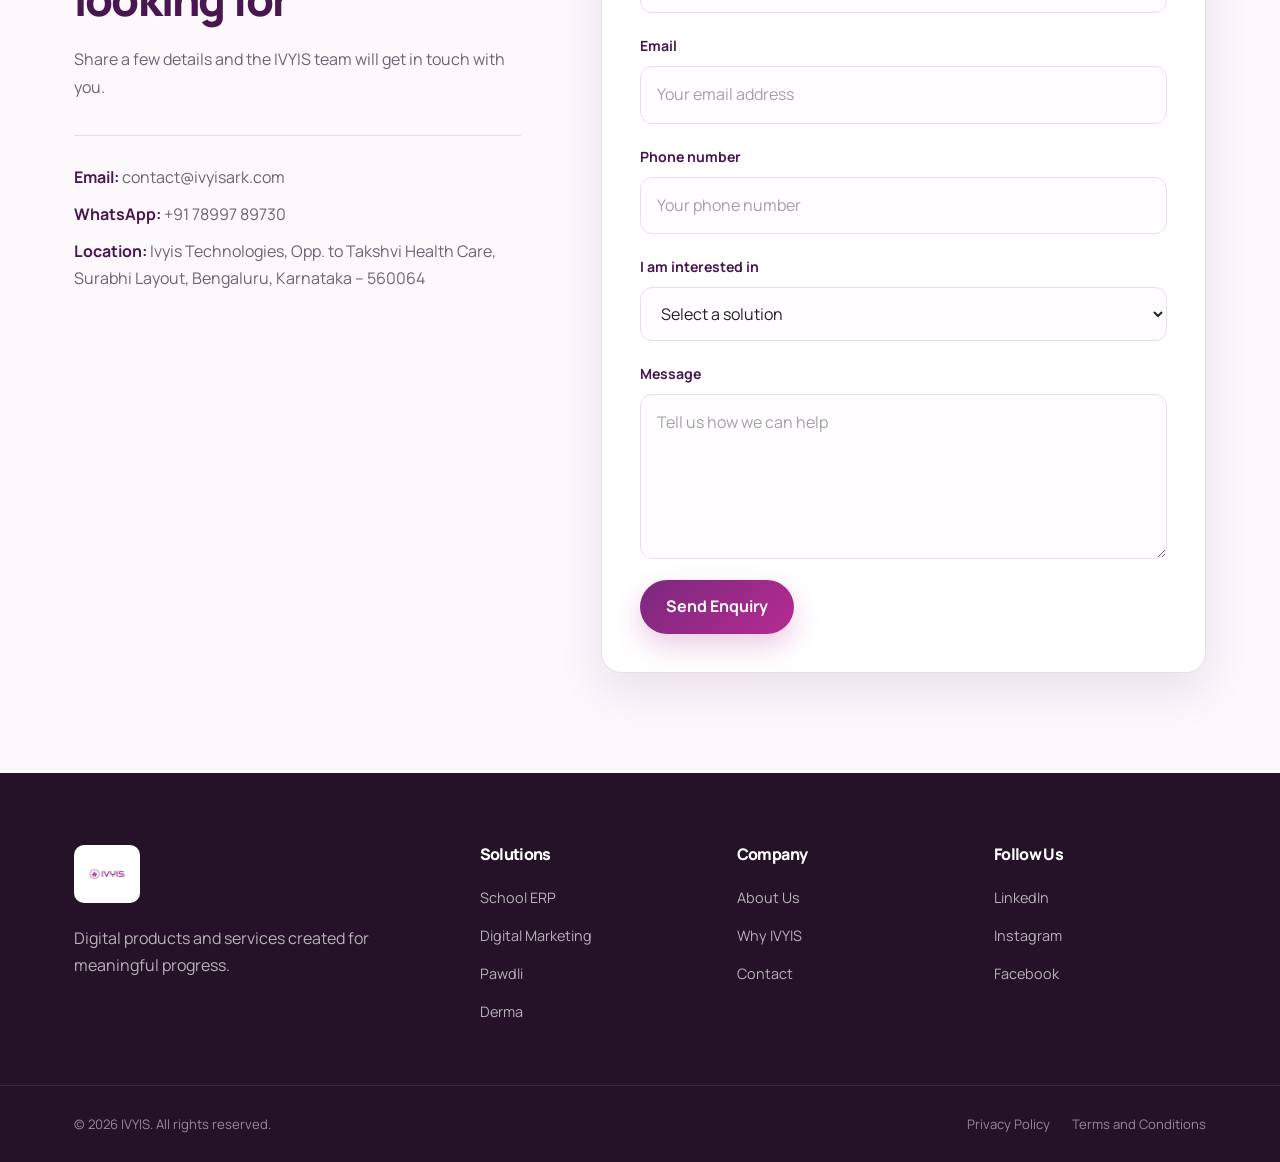
==== commit 1f139673: "dxfbhjnj" ====
--- a/index.html
+++ b/index.html
@@ -5,6 +5,7 @@
     <meta name="viewport" content="width=device-width, initial-scale=1.0">
     <meta name="description" content="IVYIS builds digital solutions for education, business growth, pet care, and healthcare.">
     <link rel="stylesheet" href="ivyis-landing-page.css">
+    <link rel="stylesheet" href="https://cdnjs.cloudflare.com/ajax/libs/font-awesome/6.7.2/css/all.min.css">
     <title>IVYIS | Digital Products and Business Solutions</title>
 </head>
 
@@ -81,9 +82,9 @@
                 <div class="solutions-grid">
                     <!-- ERP -->
                     <article class="solution-card erp-card">
-                        <div class="card-image-placeholder image-placeholder" role="img" aria-label="School ERP image placeholder">
-                            <p>School ERP image</p>
-                        </div>
+                        <img src="images/iv%202.png"
+                            alt="IVYIS School ERP platform"
+                            class="solution-card-image">
                         <div class="solution-card-content">
                             <p class="solution-type">Software Product</p>
                             <h3>School ERP</h3>
@@ -103,9 +104,9 @@
 
                     <!-- Digital Marketing -->
                     <article class="solution-card marketing-card">
-                        <div class="card-image-placeholder image-placeholder" role="img" aria-label="Digital marketing image placeholder">
-                            <p>Digital Marketing image</p>
-                        </div>
+                        <img src="images/ivy%203.png"
+                            alt="IVYIS digital marketing services"
+                            class="solution-card-image">
                         <div class="solution-card-content">
                             <p class="solution-type">Professional Service</p>
                             <h3>Digital Marketing</h3>
@@ -125,9 +126,9 @@
 
                     <!-- Pawdli -->
                     <article class="solution-card pawdli-card">
-                        <div class="card-image-placeholder image-placeholder" role="img" aria-label="Pawdli image placeholder">
-                            <p>Pawdli image</p>
-                        </div>
+                        <img src="images/iv%204.png"
+                            alt="Pawdli pet-care platform"
+                            class="solution-card-image">
                         <div class="solution-card-content">
                             <p class="solution-type">Digital Platform</p>
                             <h3>Pawdli</h3>
@@ -147,9 +148,9 @@
 
                     <!-- Derma -->
                     <article class="solution-card derma-card coming-soon-card">
-                        <div class="card-image-placeholder image-placeholder" role="img" aria-label="Derma platform image placeholder">
-                            <p>Derma image</p>
-                        </div>
+                        <img src="images/iv%205.png"
+                            alt="Upcoming Derma skincare platform"
+                            class="solution-card-image">
                         <div class="solution-card-content">
                             <p class="status-badge">Coming Soon</p>
                             <p class="solution-type">Upcoming Digital Platform</p>
@@ -168,9 +169,9 @@
         <!-- ERP Feature Highlight -->
         <section class="featured-solution-section">
             <div class="container featured-solution-container">
-                <div class="featured-image-placeholder image-placeholder" role="img" aria-label="ERP dashboard image placeholder">
-                    <p>ERP dashboard screenshot</p>
-                </div>
+                <img src="images/iv%206.png"
+                    alt="IVYIS School ERP for administrators, teachers, students and parents"
+                    class="featured-solution-image">
 
                 <div class="featured-solution-content">
                     <p class="section-label">Featured solution</p>
@@ -213,9 +214,9 @@
                     </p>
                 </div>
 
-                <div class="about-image-placeholder image-placeholder" role="img" aria-label="IVYIS team image placeholder">
-                    <p>Company or team image</p>
-                </div>
+                <img src="images/iv%207.png"
+                    alt="IVYIS solutions across education, marketing, pet care and healthcare"
+                    class="about-image">
             </div>
         </section>
 
@@ -229,28 +230,114 @@
 
                 <div class="benefits-grid">
                     <article class="benefit-card">
-                        <div class="icon-placeholder" aria-hidden="true">Icon</div>
                         <h3>Problem-Focused</h3>
                         <p>Every solution begins with a clear understanding of a genuine user need.</p>
                     </article>
 
                     <article class="benefit-card">
-                        <div class="icon-placeholder" aria-hidden="true">Icon</div>
                         <h3>Simple to Use</h3>
                         <p>We make complex processes easier through accessible and thoughtful experiences.</p>
                     </article>
 
                     <article class="benefit-card">
-                        <div class="icon-placeholder" aria-hidden="true">Icon</div>
                         <h3>Built to Grow</h3>
                         <p>Our products and services are designed to evolve with organisations and users.</p>
                     </article>
 
                     <article class="benefit-card">
-                        <div class="icon-placeholder" aria-hidden="true">Icon</div>
                         <h3>Reliable Support</h3>
                         <p>We work closely with our customers beyond implementation and launch.</p>
                     </article>
+                </div>
+            </div>
+        </section>
+
+        <section class="customers-section">
+            <div class="container">
+                <div class="section-heading">
+                    <p class="section-label">Our customers</p>
+                    <h2>Trusted by organisations we work with</h2>
+                    <p>
+                        We are proud to support organisations with practical digital solutions.
+                    </p>
+                </div>
+
+                <div class="customer-logos">
+                    <div class="customer-track">
+                        <div class="customer-group">
+
+                            <div class="customer-logo">
+                                <img
+                                    src="images/WhatsApp Image 2026-09-11 at 12.26.30.jpeg"
+                                    alt="HM Ear Care logo"
+                                >
+                            </div>
+
+                            <div class="customer-logo">
+                                <img
+                                    src="images/WhatsApp Image 2026-09-11 at 12.26.50.jpeg"
+                                    alt="Citra logo"
+                                >
+                            </div>
+
+                            <div class="customer-logo">
+                                <img
+                                    src="images/WhatsApp Image 2026-09-11 at 12.27.22.jpeg"
+                                    alt="Wedote Design logo"
+                                >
+                            </div>
+
+                            <div class="customer-logo">
+                                <img
+                                    src="images/WhatsApp Image 2026-09-11 at 12.27.45.jpeg"
+                                    alt="Namaste Cambridge logo"
+                                >
+                            </div>
+
+                            <div class="customer-logo">
+                                <img
+                                    src="images/WhatsApp Image 2026-09-11 at 12.28.02.jpeg"
+                                    alt="Elite International School logo"
+                                >
+                            </div>
+
+                            <div class="customer-logo">
+                                <img
+                                    src="images/WhatsApp Image 2026-09-11 at 12.28.26.jpeg"
+                                    alt="Mahima Nethralaya logo"
+                                >
+                            </div>
+
+                            <div class="customer-logo">
+                                <img
+                                    src="images/WhatsApp Image 2026-09-11 at 12.29.38.jpeg"
+                                    alt="Manjunatha Group of Institutions logo"
+                                >
+                            </div>
+
+                            <div class="customer-logo">
+                                <img
+                                    src="images/WhatsApp Image 2026-09-11 at 12.30.22.jpeg"
+                                    alt="Vriksha Ventures logo"
+                                >
+                            </div>
+
+                            <div class="customer-logo">
+                                <img
+                                    src="images/WhatsApp Image 2026-09-11 at 12.30.37.jpeg"
+                                    alt="New Mexton International Pre-School logo"
+                                >
+                            </div>
+
+                            <div class="customer-logo">
+                                <img
+                                    src="images/kcgi.webp"
+                                    alt="Karnataka College Group of Institutions logo"
+                                >
+                            </div>
+
+                        </div>
+                    </div>
                 </div>
             </div>
         </section>
@@ -415,5 +502,16 @@
         window.open(whatsappURL, "_blank");
     });
 </script>
+
+<script>
+    const customerTrack = document.querySelector(".customer-track");
+    const customerGroup = document.querySelector(".customer-group");
+
+    if (customerTrack && customerGroup) {
+        const duplicatedGroup = customerGroup.cloneNode(true);
+        duplicatedGroup.setAttribute("aria-hidden", "true");
+        customerTrack.appendChild(duplicatedGroup);
+    }
+</script>
 </body>
-</html>+</html>
--- a/ivyis-landing-page.css
+++ b/ivyis-landing-page.css
@@ -1007,7 +1007,6 @@
     }
 }
 
-
 .hero-main-image {
     display: block;
     width: 100%;
@@ -1015,4 +1014,78 @@
     border-radius: var(--radius-large);
     box-shadow: var(--ivyis-shadow);
     object-fit: contain;
+}
+
+/* Customers section */
+.customer-logos {
+    width: 100%;
+    overflow: hidden;
+    margin-top: 35px;
+}
+
+.customer-track {
+    display: flex;
+    width: max-content;
+    gap: 24px;
+    animation: customerScroll 30s linear infinite;
+}
+
+.customer-group {
+    display: flex;
+    gap: 24px;
+    flex-shrink: 0;
+}
+
+.customer-logo {
+    width: 280px;
+    height: 140px;
+    padding: 20px;
+    background-color: #ffffff;
+    border: 1px solid #eeeeee;
+    border-radius: 12px;
+
+    display: flex;
+    align-items: center;
+    justify-content: center;
+    flex-shrink: 0;
+}
+
+.customer-logo img {
+    width: 100%;
+    height: 100%;
+    max-height: 100px;
+    object-fit: contain;
+}
+
+/* Move from left to right */
+@keyframes customerScroll {
+    from {
+        transform: translateX(0);
+    }
+
+    to {
+        transform: translateX(calc(-50% - 12px));
+    }
+}
+
+/* Pause when the mouse is over the logos */
+.customer-logos:hover .customer-track {
+    animation-play-state: paused;
+}
+
+@media (max-width: 768px) {
+    .customer-logo {
+        width: 220px;
+        height: 120px;
+    }
+
+    .customer-track {
+        animation-duration: 24s;
+    }
+}
+
+@media (prefers-reduced-motion: reduce) {
+    .customer-track {
+        animation: none;
+    }
 }
